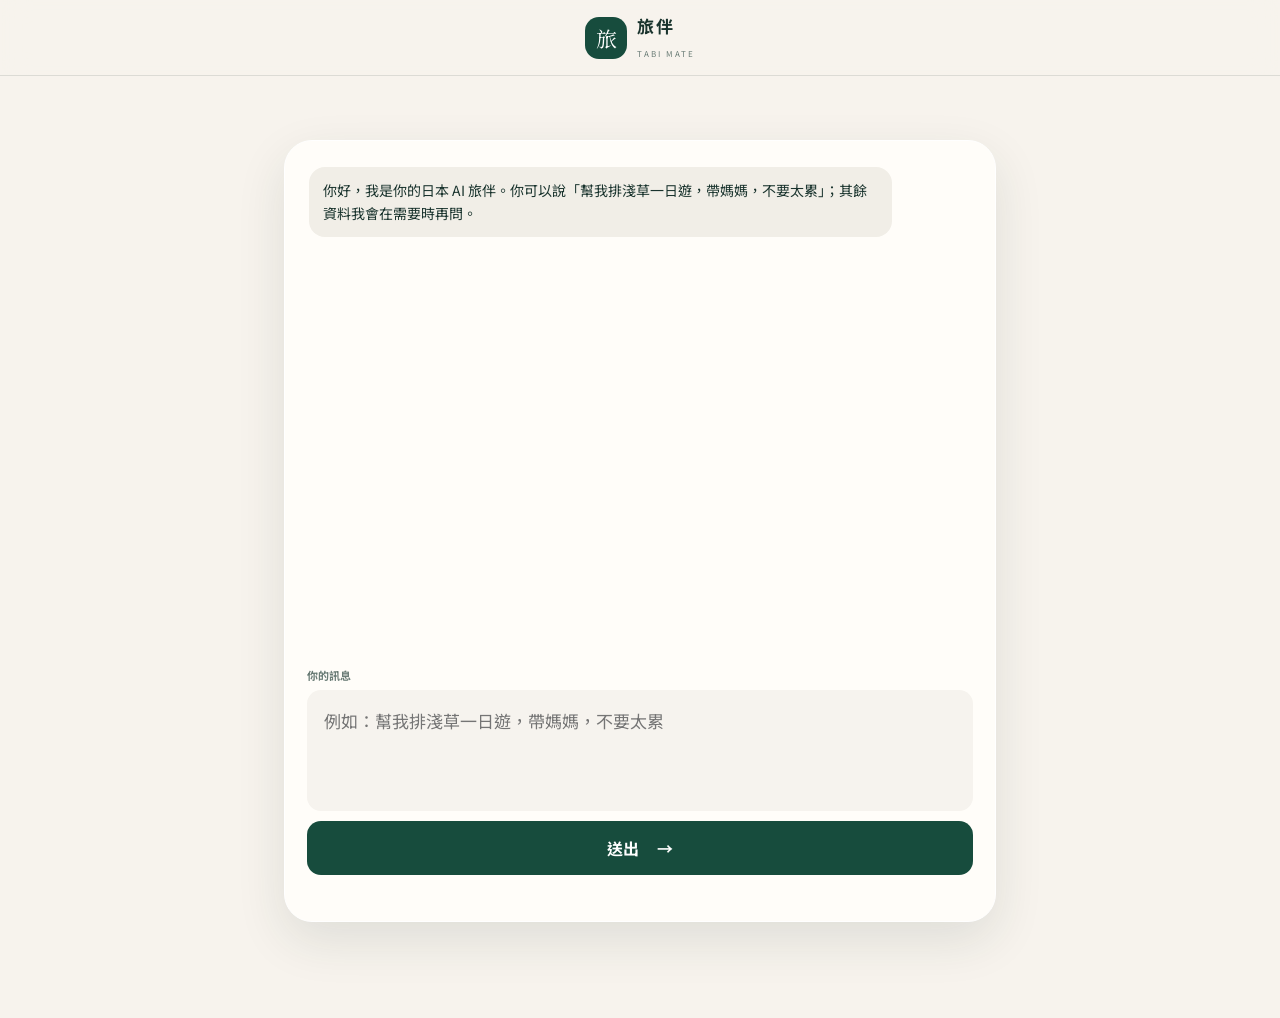
==== index.html @ 1393adac "release: preserve AI planner conflict evidence" ====
<!doctype html>
<html lang="zh-Hant">
<head>
  <meta charset="UTF-8">
  <meta name="viewport" content="width=device-width, initial-scale=1.0">
  <meta name="theme-color" content="#f7f3ed">
  <meta name="apple-mobile-web-app-capable" content="yes">
  <meta name="apple-mobile-web-app-status-bar-style" content="default">
  <meta name="apple-mobile-web-app-title" content="旅伴">
  <title>旅伴｜東京 AI 私人地陪</title>
  <link rel="manifest" href="manifest.webmanifest">
  <link rel="preconnect" href="https://fonts.googleapis.com">
  <link rel="preconnect" href="https://fonts.gstatic.com" crossorigin>
  <link href="https://fonts.googleapis.com/css2?family=Noto+Sans+TC:wght@400;500;600;700;800&family=Noto+Serif+TC:wght@700&display=swap" rel="stylesheet">
  <link rel="stylesheet" href="vendor/leaflet/leaflet.css">
  <link rel="stylesheet" href="styles.css?v=18">
</head>
<body>
  <div class="app-shell">
    <header class="topbar">
      <a class="brand" href="#" aria-label="旅伴首頁">
        <span class="brand-mark">旅</span>
        <span><strong>旅伴</strong><small>TABI MATE</small></span>
      </a>
      <nav>
        <button class="nav-link active" data-view="planner">規劃旅程</button>
        <button class="nav-link" data-view="explore">探索東京</button>
        <button class="nav-link" data-view="map">寺社地圖</button>
        <button class="nav-link" data-view="pilgrimage">巡禮專題</button>
        <button class="nav-link" data-view="trip">旅程・收藏</button>
      </nav>
      <button class="profile-button" aria-label="會員設定">R</button>
    </header>

    <main>
      <section id="plannerView" class="view active">
        <div class="chat-first-home">
          <div class="chat-first-intro" aria-hidden="true">
            <span class="eyebrow">AI TRAVEL COMPANION</span>
            <h1>想怎麼玩日本？<br><em>直接告訴我。</em></h1>
            <p>一句話就可以開始。資訊不夠時，我只會追問真正影響行程的問題。</p>
          </div>

          <form id="plannerForm" class="planner-card chat-planner-card">
            <div id="plannerConversation" class="planner-conversation" aria-live="polite">
              <p class="planner-message ai-message">你好，我是你的日本 AI 旅伴。你可以說「幫我排淺草一日遊，帶媽媽，不要太累」；其餘資料我會在需要時再問。</p>
            </div>
            <label class="chat-prompt-label" for="tripPrompt">你的訊息</label>
            <textarea id="tripPrompt" rows="3" placeholder="例如：幫我排淺草一日遊，帶媽媽，不要太累"></textarea>
            <button class="primary-button" type="submit"><span>送出</span><b>→</b></button>
            <div class="planner-internal-defaults" aria-hidden="true">
            <button id="newRequirementSession" type="button" tabindex="-1">開始新需求</button>
            <div id="plannerDetails">
              <div class="quick-fields date-fields">
              <label>出發日期<input id="tripStartDate" type="date"></label>
              <label>回程日期<input id="tripEndDate" type="date"></label>
              <label>每天開始<input id="dayStartTime" type="time" value="09:00"></label>
              <label>每天結束<input id="dayEndTime" type="time" value="22:00"></label>
              <label>每日預算<select id="budget"><option value="6000">約 ¥6,000</option><option value="10000" selected>約 ¥10,000</option><option value="16000">約 ¥16,000</option><option value="25000">約 ¥25,000+</option></select></label>
              </div>
              <div id="holidayNotice" class="holiday-notice">選擇日期後，會檢查日本國定假日、黃金週及連假人潮。</div>
              <div class="field-group">
              <span class="field-title">旅行步調</span>
              <div class="segmented" id="paceSelector">
                <button type="button" data-value="leisurely">悠閒</button>
                <button type="button" class="selected" data-value="balanced">均衡</button>
                <button type="button" data-value="intensive">充實</button>
              </div>
              </div>
              <div class="field-group">
              <span class="field-title">同行成員</span>
              <div class="chip-row" id="partySelector">
                <button type="button" class="chip selected" data-value="adult">一般成人</button>
                <button type="button" class="chip" data-value="elderly">有長者</button>
                <button type="button" class="chip" data-value="child">有小孩</button>
                <button type="button" class="chip" data-value="stroller">嬰兒車</button>
              </div>
              </div>
            </div>
            <section id="companionResponse" class="companion-response hidden" aria-hidden="true">
              <small id="companionResponseLabel">AI 旅行夥伴</small>
              <small id="companionResponseLatency" class="response-latency"></small>
              <p id="companionResponseText"></p>
              <div id="companionResponseQuestions" class="companion-response-questions"></div>
            </section>
            </div>
            <div id="plannerValidationError" class="planner-validation-error hidden" role="alert"></div>
          </form>
        </div>
      </section>

      <section id="mapView" class="view">
        <div class="map-heading">
          <div><span class="eyebrow">SHRINE & TEMPLE MAP</span><h1>東京寺社地圖</h1><p>目前收錄 <strong id="mapPlaceTotal">0</strong> 間神社與寺院。點選地圖標記即可查看繁中、日文、英文名稱與現有資料。</p></div>
          <div class="map-status"><span class="status-dot"></span> 使用 OpenStreetMap，不呼叫付費地圖 API</div>
        </div>
        <div class="map-toolbar">
          <div class="search-box">⌕ <input id="mapSearch" type="search" placeholder="搜尋寺社名稱或地區…"></div>
          <button id="locateMeButton" class="outline-button">◎ 顯示我的位置</button>
          <button id="fitMapButton" class="outline-button">顯示全部寺社</button>
        </div>
        <div id="mapVisitFilters" class="map-visit-filters" aria-label="參拜狀態篩選">
          <button class="active" data-map-filter="all">全部</button>
          <button data-map-filter="visited">✓ 已參拜</button>
          <button data-map-filter="unvisited">尚未參拜</button>
          <button data-map-filter="trip">本次行程</button>
        </div>
        <div class="map-layout">
          <div id="shrineMap" class="shrine-map" aria-label="東京神社寺院互動地圖"></div>
          <aside class="map-list-panel">
            <div class="map-list-heading"><b id="mapResultCount">0 間寺社</b><span>點選名稱定位</span></div>
            <div id="mapPlaceList" class="map-place-list"></div>
          </aside>
        </div>
        <p class="map-disclaimer">寺社境內開放時間不等於御朱印授與時間。現階段地圖供探索使用；授與所、最後受理、直書／書置與限定期間仍須以寺社官方公告為準。</p>
      </section>

      <section id="exploreView" class="view">
        <div class="page-heading"><span class="eyebrow">TOKYO & POPULAR DAY TRIPS</span><h1>探索廣義東京</h1><p>東京市區加上鎌倉、箱根、富士河口湖、日光、川越、輕井澤等熱門近郊；先求精準，不再用冷門資料湊數。</p></div>
        <div class="explore-tools">
          <div class="search-box">⌕ <input id="placeSearch" type="search" placeholder="搜尋中文、日文、英文名稱、美食、購物、神社或近郊…"></div>
          <span id="placeCount"></span>
        </div>
        <div class="quality-switch" id="qualitySelector" aria-label="資料品質篩選">
          <button class="active" data-quality="curated">完成度 100%</button>
          <button data-quality="usable">可用資料（至少 80%）</button>
          <button data-quality="quarantine">低於 80%（隔離區）</button>
        </div>
        <div class="filter-bar" id="categoryFilters"></div>
        <div id="placesGrid" class="places-grid"></div>
        <button id="loadMoreButton" class="outline-button load-more">顯示更多景點</button>
        <p class="osm-credit">目前總目錄 1,000 筆，其中 959 筆達 80% 可用門檻、41 筆低於門檻並隔離，不會參與推薦。100% 代表已逐筆核過永久核心欄位；票價、營業與預約仍須出發前確認。</p>
      </section>

      <section id="pilgrimageView" class="view">
        <div class="pilgrimage-hero">
          <span class="eyebrow">GOSHUIN PILGRIMAGE GUIDE</span>
          <h1>不只告訴你在哪裡，<br><em>也說清楚為什麼值得巡。</em></h1>
          <p>先建立可追溯來源的東京與近郊巡禮專題。每條路線明確標示站數、歷史、季節與例外，不把「七福神」誤當成一定只有七站。</p>
        </div>
        <section class="guide-section">
          <div class="section-heading"><div><span class="eyebrow">CURATED ROUTES</span><h2>巡禮系列</h2></div><small>已完成 8 條 · 63 個巡拜站</small></div>
          <div id="pilgrimageSeriesGrid" class="pilgrimage-grid"></div>
        </section>
        <section class="guide-section featured-shrines-section">
          <div class="section-heading"><div><span class="eyebrow">UNIQUE STORIES</span><h2>東京特色寺社</h2></div><small>每一間都交代特色與查證提醒</small></div>
          <div id="featuredShrineGrid" class="featured-shrine-grid"></div>
        </section>
        <section class="guide-section research-catalog-section">
          <div class="section-heading"><div><span class="eyebrow">RESEARCH PIPELINE</span><h2>主動盤點中的其他巡禮</h2></div><small>不是待你點名才加入</small></div>
          <p class="catalog-note">以下已找到官方或區域觀光入口，將依「完整站點 → 每站最低資料欄位 → 授與時間核對」順序升級為正式專題。</p>
          <div id="pilgrimageResearchGrid" class="research-grid"></div>
        </section>
      </section>

      <section id="tripView" class="view">
        <section class="collection-space">
          <div class="collection-heading"><div><span class="eyebrow">MY PILGRIMAGE BOOK</span><h2>我的參拜收藏冊</h2><p>照片與紀錄目前只保存在這台裝置；可按旅程、行政區或參拜順序整理。</p></div><div class="collection-sort"><button class="active" data-collection-sort="trip">按旅程</button><button data-collection-sort="area">按行政區</button><button data-collection-sort="date">按參拜順序</button></div></div>
          <div id="collectionBook" class="collection-book"><p class="collection-empty">尚無參拜紀錄。到寺社詳情上傳御朱印或勾選已參拜，就會加入這裡。</p></div>
        </section>
        <div id="emptyTrip" class="empty-state">
          <span class="empty-icon">旅</span><h2>還沒有行程</h2><p>先告訴我們想怎麼玩東京，AI 地陪會幫你安排。</p>
          <div id="candidateList" class="candidate-list"></div>
          <button class="primary-button compact" data-view="planner">開始規劃</button>
        </div>
        <div id="tripResult" class="trip-result hidden">
          <div class="trip-header">
            <div><span class="eyebrow">YOUR TOKYO JOURNEY</span><h1>東京 <span id="resultDays">5</span> 日慢旅</h1><p id="resultSummary"></p></div>
            <div class="trip-actions"><button class="outline-button" id="regenerateButton">不符合，重新調整</button><button id="saveTripButton" class="primary-button compact">＋ 加到我的行程</button></div>
          </div>
          <section id="companionDashboard" class="companion-dashboard">
            <div><small>AI TRAVEL COMPANION</small><h2 id="companionGreeting">早安，今天一起好好旅行。</h2><p id="todayAdvice">我會陪你查看進度、體力與下一站。</p></div>
            <div class="companion-stats"><button id="completionCard"><b id="todayCompletion">0%</b><span>今日完成率</span></button><label><b><input id="todaySteps" type="number" min="0" step="100" value="0"> 步</b><span>今日步數（網頁手動）</span></label><button id="weatherCard"><b id="todayWeather">東京天氣</b><span>點擊更新</span></button></div>
            <p class="native-bridge-note">步數目前由網頁手動輸入；轉為 iOS／Android App 後將接 HealthKit／Health Connect，不會假裝已讀取健康資料。開發期天氣資料：<a href="https://open-meteo.com/" target="_blank" rel="noopener">Open-Meteo</a>。</p>
            <div class="companion-actions"><button id="showDayRoute">查看今日動線</button><button id="startTodayTrip">開始今天旅程</button><button id="replanToday">依今日狀況重排</button><button id="makeDiary">生成今日旅行日記</button><button id="shareToday">分享今日成果</button></div>
            <article id="travelDiary" class="travel-diary hidden"></article>
          </section>
          <div class="trip-layout">
            <aside class="trip-sidebar">
              <div class="summary-card"><span>整趟基本旅費</span><strong id="totalCost">¥0</strong><small>餐食＋交通＋門票；不含住宿、機票、購物</small></div>
              <div class="summary-stats"><div><strong id="totalStops">0</strong><span>景點</span></div><div><strong id="totalWalk">0 km</strong><span>步行</span></div></div>
              <div id="dayTabs" class="day-tabs"></div>
            </aside>
            <div class="day-content">
              <div class="day-overview"><div><span id="dayArea">東京</span><h2 id="dayTitle">第一天</h2></div><div class="weather-pill">☀ 24°C · 適合步行</div></div>
              <div class="day-editor-toolbar">
                <label>本日出發<input id="activeDayStart" type="time"></label>
                <label>本日結束<input id="activeDayEnd" type="time"></label>
                <label class="trip-add-field">加入景點<select id="tripAddPlace"></select></label>
                <button id="tripAddPlaceButton" class="outline-button">＋ 加入本日</button>
              </div>
              <p class="edit-hint">可拖曳卡片調整順序；iPhone 也可使用 ↑ ↓。抵達時間與筆記會儲存在這台裝置。</p>
              <div id="timeline" class="timeline"></div>
            </div>
          </div>
        </div>
      </section>
    </main>
  </div>

  <div id="loadingOverlay" class="loading-overlay hidden" aria-live="polite">
    <div class="loader-mark">旅</div><h2>正在安排最順的東京動線</h2><p id="loadingText">理解你的旅行偏好…</p><div class="loading-line"><span></span></div>
  </div>
  <div id="dayRouteModal" class="place-modal hidden" role="dialog" aria-modal="true" aria-labelledby="dayRouteTitle"><div class="modal-backdrop" data-close-route></div><article class="place-detail-panel route-panel"><button id="closeDayRoute" class="modal-close">×</button><span class="detail-tier">TODAY ROUTE</span><h2 id="dayRouteTitle">今日動線</h2><p class="route-estimate-note">目前折線與交通時間為行程預覽估算；按「開始今天旅程」會交給 Apple Maps／Google Maps 取得即時路線。</p><div id="dayRouteMap" class="day-route-map"></div><div id="dayRouteLegs" class="day-route-legs"></div></article></div>
  <aside id="aiChat" class="ai-chat hidden" aria-label="AI 旅行夥伴聊天室"><button id="toggleChat" class="ai-chat-toggle">旅</button><div class="ai-chat-panel"><header><div><b>AI 旅行夥伴</b><small>直接告訴我怎麼修改</small></div><button id="closeChat">×</button></header><div id="chatMessages" class="chat-messages"><p class="ai-message">行程完成後我還會留在這裡。你可以說「今天不要太累」、「增加購物」或「刪除某景點」。</p></div><form id="chatForm"><input id="chatInput" placeholder="例如：今天想吃燒肉"><button>送出</button></form></div></aside>
  <div id="placeModal" class="place-modal hidden" role="dialog" aria-modal="true" aria-labelledby="modalPlaceName">
    <div class="modal-backdrop" data-close-modal></div>
    <article class="place-detail-panel">
      <button id="closePlaceModal" class="modal-close" aria-label="關閉景點介紹">×</button>
      <span id="modalPlaceTier" class="detail-tier"></span>
      <h2 id="modalPlaceName"></h2>
      <p id="modalPlaceAliases" class="detail-alias"></p>
      <p id="modalPlaceIntro" class="detail-intro"></p>
      <dl id="modalPlaceFacts" class="detail-facts"></dl>
      <div id="modalPlaceWarnings" class="detail-warnings"></div>
      <div id="visitRecorder" class="visit-recorder hidden">
        <img id="goshuinPreview" class="goshuin-preview hidden" alt="御朱印照片預覽">
        <div class="visit-meta-fields"><label>旅程名稱<input id="visitTripName" value="202603 東京之旅" placeholder="例如：202603 東京之旅"></label><label>參拜日期<input id="visitDate" type="date"></label></div>
        <label class="camera-button">📷 拍攝／選擇御朱印照片<input id="goshuinCamera" type="file" accept="image/*" capture="environment"></label>
        <button id="visitedButton" class="visited-button">✓ 標示為已參拜</button>
        <small>照片只儲存在這台裝置的瀏覽器，不會上傳伺服器。</small>
      </div>
      <div class="detail-actions"><a id="modalSourceLink" target="_blank" rel="noopener">查看資料來源</a><button id="modalMapButton">在地圖查看</button><button id="modalSaveButton">加入行程候選</button></div>
    </article>
  </div>
  <div id="pilgrimageModal" class="place-modal hidden" role="dialog" aria-modal="true" aria-labelledby="pilgrimageModalTitle">
    <div class="modal-backdrop" data-close-pilgrimage></div>
    <article class="place-detail-panel pilgrimage-detail-panel">
      <button id="closePilgrimageModal" class="modal-close" aria-label="關閉巡禮介紹">×</button>
      <span id="pilgrimageModalMeta" class="detail-tier"></span>
      <h2 id="pilgrimageModalTitle"></h2>
      <p id="pilgrimageModalHistory" class="detail-intro"></p>
      <div id="pilgrimageModalNote" class="detail-warnings"></div>
      <div id="pilgrimageStopList" class="pilgrimage-stop-list"></div>
      <div class="detail-actions"><a id="pilgrimageSourceLink" target="_blank" rel="noopener">查看官方／權威來源</a><button id="addPilgrimageButton">整條加入行程候選</button></div>
    </article>
  </div>
  <script src="data.js"></script>
  <script src="places.final.js"></script>
  <script src="transport-data.js"></script>
  <script src="goshuin-guide.js?v=7"></script>
  <script src="collection-registry.v3.js"></script>
  <script src="vendor/leaflet/leaflet.js"></script>
  <script src="config.js?v=2"></script>
  <script src="travel-quality.js?v=7"></script>
  <script src="planning-policy.js?v=3"></script>
  <script src="input-routing.js?v=4"></script>
  <script src="requirement-pipeline.js?v=2"></script>
  <script src="planner-engine.js?v=5"></script>
  <script src="itinerary-core.js?v=4"></script>
  <script src="trip-requirements-state.js?v=3"></script>
  <script src="travel-graph.js?v=1"></script>
  <script src="entity-resolver.js?v=1"></script>
  <script src="asakusa-p0.js?v=4"></script>
  <script src="popular-entity-registry.js?v=2"></script>
  <script src="app.v50.js?v=56"></script>
  <script src="companion.v30.js?v=36"></script>
  <script>if('serviceWorker' in navigator)window.addEventListener('load',()=>navigator.serviceWorker.register('./sw.js?v=71').catch(()=>{}));</script>
</body>
</html>
---- vendor/leaflet/leaflet.css ----
/* required styles */

.leaflet-pane,
.leaflet-tile,
.leaflet-marker-icon,
.leaflet-marker-shadow,
.leaflet-tile-container,
.leaflet-pane > svg,
.leaflet-pane > canvas,
.leaflet-zoom-box,
.leaflet-image-layer,
.leaflet-layer {
	position: absolute;
	left: 0;
	top: 0;
	}
.leaflet-container {
	overflow: hidden;
	}
.leaflet-tile,
.leaflet-marker-icon,
.leaflet-marker-shadow {
	-webkit-user-select: none;
	   -moz-user-select: none;
	        user-select: none;
	  -webkit-user-drag: none;
	}
/* Prevents IE11 from highlighting tiles in blue */
.leaflet-tile::selection {
	background: transparent;
}
/* Safari renders non-retina tile on retina better with this, but Chrome is worse */
.leaflet-safari .leaflet-tile {
	image-rendering: -webkit-optimize-contrast;
	}
/* hack that prevents hw layers "stretching" when loading new tiles */
.leaflet-safari .leaflet-tile-container {
	width: 1600px;
	height: 1600px;
	-webkit-transform-origin: 0 0;
	}
.leaflet-marker-icon,
.leaflet-marker-shadow {
	display: block;
	}
/* .leaflet-container svg: reset svg max-width decleration shipped in Joomla! (joomla.org) 3.x */
/* .leaflet-container img: map is broken in FF if you have max-width: 100% on tiles */
.leaflet-container .leaflet-overlay-pane svg {
	max-width: none !important;
	max-height: none !important;
	}
.leaflet-container .leaflet-marker-pane img,
.leaflet-container .leaflet-shadow-pane img,
.leaflet-container .leaflet-tile-pane img,
.leaflet-container img.leaflet-image-layer,
.leaflet-container .leaflet-tile {
	max-width: none !important;
	max-height: none !important;
	width: auto;
	padding: 0;
	}

.leaflet-container img.leaflet-tile {
	/* See: https://bugs.chromium.org/p/chromium/issues/detail?id=600120 */
	mix-blend-mode: plus-lighter;
}

.leaflet-container.leaflet-touch-zoom {
	-ms-touch-action: pan-x pan-y;
	touch-action: pan-x pan-y;
	}
.leaflet-container.leaflet-touch-drag {
	-ms-touch-action: pinch-zoom;
	/* Fallback for FF which doesn't support pinch-zoom */
	touch-action: none;
	touch-action: pinch-zoom;
}
.leaflet-container.leaflet-touch-drag.leaflet-touch-zoom {
	-ms-touch-action: none;
	touch-action: none;
}
.leaflet-container {
	-webkit-tap-highlight-color: transparent;
}
.leaflet-container a {
	-webkit-tap-highlight-color: rgba(51, 181, 229, 0.4);
}
.leaflet-tile {
	filter: inherit;
	visibility: hidden;
	}
.leaflet-tile-loaded {
	visibility: inherit;
	}
.leaflet-zoom-box {
	width: 0;
	height: 0;
	-moz-box-sizing: border-box;
	     box-sizing: border-box;
	z-index: 800;
	}
/* workaround for https://bugzilla.mozilla.org/show_bug.cgi?id=888319 */
.leaflet-overlay-pane svg {
	-moz-user-select: none;
	}

.leaflet-pane         { z-index: 400; }

.leaflet-tile-pane    { z-index: 200; }
.leaflet-overlay-pane { z-index: 400; }
.leaflet-shadow-pane  { z-index: 500; }
.leaflet-marker-pane  { z-index: 600; }
.leaflet-tooltip-pane   { z-index: 650; }
.leaflet-popup-pane   { z-index: 700; }

.leaflet-map-pane canvas { z-index: 100; }
.leaflet-map-pane svg    { z-index: 200; }

.leaflet-vml-shape {
	width: 1px;
	height: 1px;
	}
.lvml {
	behavior: url(#default#VML);
	display: inline-block;
	position: absolute;
	}


/* control positioning */

.leaflet-control {
	position: relative;
	z-index: 800;
	pointer-events: visiblePainted; /* IE 9-10 doesn't have auto */
	pointer-events: auto;
	}
.leaflet-top,
.leaflet-bottom {
	position: absolute;
	z-index: 1000;
	pointer-events: none;
	}
.leaflet-top {
	top: 0;
	}
.leaflet-right {
	right: 0;
	}
.leaflet-bottom {
	bottom: 0;
	}
.leaflet-left {
	left: 0;
	}
.leaflet-control {
	float: left;
	clear: both;
	}
.leaflet-right .leaflet-control {
	float: right;
	}
.leaflet-top .leaflet-control {
	margin-top: 10px;
	}
.leaflet-bottom .leaflet-control {
	margin-bottom: 10px;
	}
.leaflet-left .leaflet-control {
	margin-left: 10px;
	}
.leaflet-right .leaflet-control {
	margin-right: 10px;
	}


/* zoom and fade animations */

.leaflet-fade-anim .leaflet-popup {
	opacity: 0;
	-webkit-transition: opacity 0.2s linear;
	   -moz-transition: opacity 0.2s linear;
	        transition: opacity 0.2s linear;
	}
.leaflet-fade-anim .leaflet-map-pane .leaflet-popup {
	opacity: 1;
	}
.leaflet-zoom-animated {
	-webkit-transform-origin: 0 0;
	    -ms-transform-origin: 0 0;
	        transform-origin: 0 0;
	}
svg.leaflet-zoom-animated {
	will-change: transform;
}

.leaflet-zoom-anim .leaflet-zoom-animated {
	-webkit-transition: -webkit-transform 0.25s cubic-bezier(0,0,0.25,1);
	   -moz-transition:    -moz-transform 0.25s cubic-bezier(0,0,0.25,1);
	        transition:         transform 0.25s cubic-bezier(0,0,0.25,1);
	}
.leaflet-zoom-anim .leaflet-tile,
.leaflet-pan-anim .leaflet-tile {
	-webkit-transition: none;
	   -moz-transition: none;
	        transition: none;
	}

.leaflet-zoom-anim .leaflet-zoom-hide {
	visibility: hidden;
	}


/* cursors */

.leaflet-interactive {
	cursor: pointer;
	}
.leaflet-grab {
	cursor: -webkit-grab;
	cursor:    -moz-grab;
	cursor:         grab;
	}
.leaflet-crosshair,
.leaflet-crosshair .leaflet-interactive {
	cursor: crosshair;
	}
.leaflet-popup-pane,
.leaflet-control {
	cursor: auto;
	}
.leaflet-dragging .leaflet-grab,
.leaflet-dragging .leaflet-grab .leaflet-interactive,
.leaflet-dragging .leaflet-marker-draggable {
	cursor: move;
	cursor: -webkit-grabbing;
	cursor:    -moz-grabbing;
	cursor:         grabbing;
	}

/* marker & overlays interactivity */
.leaflet-marker-icon,
.leaflet-marker-shadow,
.leaflet-image-layer,
.leaflet-pane > svg path,
.leaflet-tile-container {
	pointer-events: none;
	}

.leaflet-marker-icon.leaflet-interactive,
.leaflet-image-layer.leaflet-interactive,
.leaflet-pane > svg path.leaflet-interactive,
svg.leaflet-image-layer.leaflet-interactive path {
	pointer-events: visiblePainted; /* IE 9-10 doesn't have auto */
	pointer-events: auto;
	}

/* visual tweaks */

.leaflet-container {
	background: #ddd;
	outline-offset: 1px;
	}
.leaflet-container a {
	color: #0078A8;
	}
.leaflet-zoom-box {
	border: 2px dotted #38f;
	background: rgba(255,255,255,0.5);
	}


/* general typography */
.leaflet-container {
	font-family: "Helvetica Neue", Arial, Helvetica, sans-serif;
	font-size: 12px;
	font-size: 0.75rem;
	line-height: 1.5;
	}


/* general toolbar styles */

.leaflet-bar {
	box-shadow: 0 1px 5px rgba(0,0,0,0.65);
	border-radius: 4px;
	}
.leaflet-bar a {
	background-color: #fff;
	border-bottom: 1px solid #ccc;
	width: 26px;
	height: 26px;
	line-height: 26px;
	display: block;
	text-align: center;
	text-decoration: none;
	color: black;
	}
.leaflet-bar a,
.leaflet-control-layers-toggle {
	background-position: 50% 50%;
	background-repeat: no-repeat;
	display: block;
	}
.leaflet-bar a:hover,
.leaflet-bar a:focus {
	background-color: #f4f4f4;
	}
.leaflet-bar a:first-child {
	border-top-left-radius: 4px;
	border-top-right-radius: 4px;
	}
.leaflet-bar a:last-child {
	border-bottom-left-radius: 4px;
	border-bottom-right-radius: 4px;
	border-bottom: none;
	}
.leaflet-bar a.leaflet-disabled {
	cursor: default;
	background-color: #f4f4f4;
	color: #bbb;
	}

.leaflet-touch .leaflet-bar a {
	width: 30px;
	height: 30px;
	line-height: 30px;
	}
.leaflet-touch .leaflet-bar a:first-child {
	border-top-left-radius: 2px;
	border-top-right-radius: 2px;
	}
.leaflet-touch .leaflet-bar a:last-child {
	border-bottom-left-radius: 2px;
	border-bottom-right-radius: 2px;
	}

/* zoom control */

.leaflet-control-zoom-in,
.leaflet-control-zoom-out {
	font: bold 18px 'Lucida Console', Monaco, monospace;
	text-indent: 1px;
	}

.leaflet-touch .leaflet-control-zoom-in, .leaflet-touch .leaflet-control-zoom-out  {
	font-size: 22px;
	}


/* layers control */

.leaflet-control-layers {
	box-shadow: 0 1px 5px rgba(0,0,0,0.4);
	background: #fff;
	border-radius: 5px;
	}
.leaflet-control-layers-toggle {
	background-image: url(images/layers.png);
	width: 36px;
	height: 36px;
	}
.leaflet-retina .leaflet-control-layers-toggle {
	background-image: url(images/layers-2x.png);
	background-size: 26px 26px;
	}
.leaflet-touch .leaflet-control-layers-toggle {
	width: 44px;
	height: 44px;
	}
.leaflet-control-layers .leaflet-control-layers-list,
.leaflet-control-layers-expanded .leaflet-control-layers-toggle {
	display: none;
	}
.leaflet-control-layers-expanded .leaflet-control-layers-list {
	display: block;
	position: relative;
	}
.leaflet-control-layers-expanded {
	padding: 6px 10px 6px 6px;
	color: #333;
	background: #fff;
	}
.leaflet-control-layers-scrollbar {
	overflow-y: scroll;
	overflow-x: hidden;
	padding-right: 5px;
	}
.leaflet-control-layers-selector {
	margin-top: 2px;
	position: relative;
	top: 1px;
	}
.leaflet-control-layers label {
	display: block;
	font-size: 13px;
	font-size: 1.08333em;
	}
.leaflet-control-layers-separator {
	height: 0;
	border-top: 1px solid #ddd;
	margin: 5px -10px 5px -6px;
	}

/* Default icon URLs */
.leaflet-default-icon-path { /* used only in path-guessing heuristic, see L.Icon.Default */
	background-image: url(images/marker-icon.png);
	}


/* attribution and scale controls */

.leaflet-container .leaflet-control-attribution {
	background: #fff;
	background: rgba(255, 255, 255, 0.8);
	margin: 0;
	}
.leaflet-control-attribution,
.leaflet-control-scale-line {
	padding: 0 5px;
	color: #333;
	line-height: 1.4;
	}
.leaflet-control-attribution a {
	text-decoration: none;
	}
.leaflet-control-attribution a:hover,
.leaflet-control-attribution a:focus {
	text-decoration: underline;
	}
.leaflet-attribution-flag {
	display: inline !important;
	vertical-align: baseline !important;
	width: 1em;
	height: 0.6669em;
	}
.leaflet-left .leaflet-control-scale {
	margin-left: 5px;
	}
.leaflet-bottom .leaflet-control-scale {
	margin-bottom: 5px;
	}
.leaflet-control-scale-line {
	border: 2px solid #777;
	border-top: none;
	line-height: 1.1;
	padding: 2px 5px 1px;
	white-space: nowrap;
	-moz-box-sizing: border-box;
	     box-sizing: border-box;
	background: rgba(255, 255, 255, 0.8);
	text-shadow: 1px 1px #fff;
	}
.leaflet-control-scale-line:not(:first-child) {
	border-top: 2px solid #777;
	border-bottom: none;
	margin-top: -2px;
	}
.leaflet-control-scale-line:not(:first-child):not(:last-child) {
	border-bottom: 2px solid #777;
	}

.leaflet-touch .leaflet-control-attribution,
.leaflet-touch .leaflet-control-layers,
.leaflet-touch .leaflet-bar {
	box-shadow: none;
	}
.leaflet-touch .leaflet-control-layers,
.leaflet-touch .leaflet-bar {
	border: 2px solid rgba(0,0,0,0.2);
	background-clip: padding-box;
	}


/* popup */

.leaflet-popup {
	position: absolute;
	text-align: center;
	margin-bottom: 20px;
	}
.leaflet-popup-content-wrapper {
	padding: 1px;
	text-align: left;
	border-radius: 12px;
	}
.leaflet-popup-content {
	margin: 13px 24px 13px 20px;
	line-height: 1.3;
	font-size: 13px;
	font-size: 1.08333em;
	min-height: 1px;
	}
.leaflet-popup-content p {
	margin: 17px 0;
	margin: 1.3em 0;
	}
.leaflet-popup-tip-container {
	width: 40px;
	height: 20px;
	position: absolute;
	left: 50%;
	margin-top: -1px;
	margin-left: -20px;
	overflow: hidden;
	pointer-events: none;
	}
.leaflet-popup-tip {
	width: 17px;
	height: 17px;
	padding: 1px;

	margin: -10px auto 0;
	pointer-events: auto;

	-webkit-transform: rotate(45deg);
	   -moz-transform: rotate(45deg);
	    -ms-transform: rotate(45deg);
	        transform: rotate(45deg);
	}
.leaflet-popup-content-wrapper,
.leaflet-popup-tip {
	background: white;
	color: #333;
	box-shadow: 0 3px 14px rgba(0,0,0,0.4);
	}
.leaflet-container a.leaflet-popup-close-button {
	position: absolute;
	top: 0;
	right: 0;
	border: none;
	text-align: center;
	width: 24px;
	height: 24px;
	font: 16px/24px Tahoma, Verdana, sans-serif;
	color: #757575;
	text-decoration: none;
	background: transparent;
	}
.leaflet-container a.leaflet-popup-close-button:hover,
.leaflet-container a.leaflet-popup-close-button:focus {
	color: #585858;
	}
.leaflet-popup-scrolled {
	overflow: auto;
	}

.leaflet-oldie .leaflet-popup-content-wrapper {
	-ms-zoom: 1;
	}
.leaflet-oldie .leaflet-popup-tip {
	width: 24px;
	margin: 0 auto;

	-ms-filter: "progid:DXImageTransform.Microsoft.Matrix(M11=0.70710678, M12=0.70710678, M21=-0.70710678, M22=0.70710678)";
	filter: progid:DXImageTransform.Microsoft.Matrix(M11=0.70710678, M12=0.70710678, M21=-0.70710678, M22=0.70710678);
	}

.leaflet-oldie .leaflet-control-zoom,
.leaflet-oldie .leaflet-control-layers,
.leaflet-oldie .leaflet-popup-content-wrapper,
.leaflet-oldie .leaflet-popup-tip {
	border: 1px solid #999;
	}


/* div icon */

.leaflet-div-icon {
	background: #fff;
	border: 1px solid #666;
	}


/* Tooltip */
/* Base styles for the element that has a tooltip */
.leaflet-tooltip {
	position: absolute;
	padding: 6px;
	background-color: #fff;
	border: 1px solid #fff;
	border-radius: 3px;
	color: #222;
	white-space: nowrap;
	-webkit-user-select: none;
	-moz-user-select: none;
	-ms-user-select: none;
	user-select: none;
	pointer-events: none;
	box-shadow: 0 1px 3px rgba(0,0,0,0.4);
	}
.leaflet-tooltip.leaflet-interactive {
	cursor: pointer;
	pointer-events: auto;
	}
.leaflet-tooltip-top:before,
.leaflet-tooltip-bottom:before,
.leaflet-tooltip-left:before,
.leaflet-tooltip-right:before {
	position: absolute;
	pointer-events: none;
	border: 6px solid transparent;
	background: transparent;
	content: "";
	}

/* Directions */

.leaflet-tooltip-bottom {
	margin-top: 6px;
}
.leaflet-tooltip-top {
	margin-top: -6px;
}
.leaflet-tooltip-bottom:before,
.leaflet-tooltip-top:before {
	left: 50%;
	margin-left: -6px;
	}
.leaflet-tooltip-top:before {
	bottom: 0;
	margin-bottom: -12px;
	border-top-color: #fff;
	}
.leaflet-tooltip-bottom:before {
	top: 0;
	margin-top: -12px;
	margin-left: -6px;
	border-bottom-color: #fff;
	}
.leaflet-tooltip-left {
	margin-left: -6px;
}
.leaflet-tooltip-right {
	margin-left: 6px;
}
.leaflet-tooltip-left:before,
.leaflet-tooltip-right:before {
	top: 50%;
	margin-top: -6px;
	}
.leaflet-tooltip-left:before {
	right: 0;
	margin-right: -12px;
	border-left-color: #fff;
	}
.leaflet-tooltip-right:before {
	left: 0;
	margin-left: -12px;
	border-right-color: #fff;
	}

/* Printing */

@media print {
	/* Prevent printers from removing background-images of controls. */
	.leaflet-control {
		-webkit-print-color-adjust: exact;
		print-color-adjust: exact;
		}
	}
---- styles.css ----
:root{--ink:#19332d;--muted:#697b75;--cream:#f7f3ed;--paper:#fffdf9;--green:#174c3d;--lime:#d8ef9c;--orange:#e76e46;--line:#dfe4df;--shadow:0 18px 50px rgba(31,55,48,.11)}*{box-sizing:border-box}body{margin:0;background:var(--cream);color:var(--ink);font-family:'Noto Sans TC',sans-serif}.app-shell{min-height:100vh}.topbar{height:76px;display:flex;align-items:center;justify-content:space-between;padding:0 max(5vw,28px);border-bottom:1px solid rgba(25,51,45,.12);background:rgba(247,243,237,.9);backdrop-filter:blur(14px);position:sticky;top:0;z-index:20}.brand{display:flex;align-items:center;gap:10px;color:inherit;text-decoration:none}.brand-mark,.loader-mark,.empty-icon{width:42px;height:42px;border-radius:14px;background:var(--green);color:white;display:grid;place-items:center;font-family:'Noto Serif TC';font-size:21px}.brand strong{display:block;font-size:17px;letter-spacing:.12em}.brand small{font-size:8px;letter-spacing:.24em;color:var(--muted)}nav{display:flex;gap:28px}.nav-link,.text-button{border:0;background:none;color:var(--muted);font:inherit;cursor:pointer}.nav-link{height:76px;position:relative}.nav-link.active{color:var(--ink);font-weight:700}.nav-link.active:after{content:'';position:absolute;bottom:0;height:3px;border-radius:3px;background:var(--orange);left:25%;right:25%}.profile-button{border:0;border-radius:50%;width:38px;height:38px;background:#e7dfd3;color:var(--ink);font-weight:800}.view{display:none}.view.active{display:block}.hero-grid{max-width:1180px;margin:0 auto;padding:76px 28px 52px;display:grid;grid-template-columns:1fr 500px;gap:80px;align-items:center}.eyebrow{color:var(--orange);letter-spacing:.18em;font-size:11px;font-weight:800}.hero-copy h1,.page-heading h1,.trip-header h1{font-family:'Noto Serif TC';font-size:56px;line-height:1.3;margin:18px 0}.hero-copy h1 em{font-style:normal;color:var(--orange)}.hero-copy>p{font-size:18px;color:var(--muted);line-height:1.8;max-width:520px}.trust-row{display:flex;gap:22px;margin-top:34px;font-size:13px;font-weight:600}.planner-card{background:var(--paper);border:1px solid white;padding:28px;border-radius:28px;box-shadow:var(--shadow)}.step-label{font-size:13px;font-weight:700;margin-bottom:14px}.step-label span{color:var(--orange);margin-right:8px}textarea,select{width:100%;font:inherit;color:var(--ink);background:#f6f3ee;border:1px solid transparent;border-radius:14px;outline:0}textarea{resize:none;padding:16px;line-height:1.7}textarea:focus,select:focus{border-color:#86a899;background:white}.quick-fields{display:grid;grid-template-columns:1fr 1fr;gap:12px;margin:14px 0}.quick-fields label{font-size:11px;color:var(--muted)}select{padding:11px;margin-top:6px}.field-group{margin-top:16px}.field-title{font-size:12px;font-weight:700}.segmented{display:grid;grid-template-columns:repeat(3,1fr);background:#f0ede7;border-radius:12px;padding:4px;margin-top:8px}.segmented button,.chip{border:0;background:transparent;padding:9px;border-radius:9px;color:var(--muted);cursor:pointer;font:inherit;font-size:13px}.segmented button.selected{background:white;color:var(--ink);font-weight:700;box-shadow:0 3px 12px rgba(0,0,0,.06)}.chip-row{display:flex;gap:7px;flex-wrap:wrap;margin-top:8px}.chip{border:1px solid var(--line);background:white}.chip.selected{background:var(--green);color:white;border-color:var(--green)}.primary-button{margin-top:22px;width:100%;background:var(--green);color:white;border:0;border-radius:14px;padding:15px 18px;font:inherit;font-weight:700;display:flex;justify-content:center;gap:18px;cursor:pointer;transition:.2s}.primary-button:hover{transform:translateY(-2px);box-shadow:0 10px 24px rgba(23,76,61,.2)}.form-note{text-align:center!important;font-size:11px!important;margin:9px 0 0!important}.popular-section{max-width:1180px;margin:0 auto;padding:40px 28px 90px}.section-heading{display:flex;justify-content:space-between;align-items:end;margin-bottom:22px}.section-heading h2{font-family:'Noto Serif TC';font-size:30px;margin:9px 0}.text-button{color:var(--green);font-weight:700}.featured-grid,.places-grid{display:grid;grid-template-columns:repeat(4,1fr);gap:18px}.place-card{background:var(--paper);border-radius:20px;overflow:hidden;border:1px solid rgba(25,51,45,.08);transition:.2s}.place-card:hover{transform:translateY(-5px);box-shadow:var(--shadow)}.place-art{height:150px;position:relative;display:grid;place-items:center;overflow:hidden}.place-art>span{font-size:56px;filter:drop-shadow(0 8px 12px rgba(0,0,0,.12));z-index:1}.place-art:before,.place-art:after{content:'';position:absolute;border-radius:50%;background:rgba(255,255,255,.28)}.place-art:before{width:150px;height:150px;right:-40px;top:-60px}.place-art:after{width:90px;height:90px;left:-30px;bottom:-40px}.art-east{background:#e9b9a5}.art-west{background:#b7d9cf}.art-central{background:#dfd0ab}.art-north{background:#bac8e7}.art-bay{background:#afd7e6}.art-south{background:#d8b7c7}.art-farwest{background:#bed3ad}.place-art small{position:absolute;left:14px;bottom:12px;background:rgba(255,255,255,.86);padding:5px 9px;border-radius:20px;font-weight:700}.save-place{position:absolute;right:12px;top:12px;width:34px;height:34px;border-radius:50%;border:0;background:white;color:var(--green);font-size:18px;z-index:2;cursor:pointer}.save-place.saved{background:var(--green);color:white}.place-info{padding:17px}.place-meta{display:flex;justify-content:space-between;color:var(--muted);font-size:10px}.place-meta b{color:#b87918}.place-info h3{font-size:17px;margin:8px 0}.place-info p{font-size:12px;line-height:1.7;color:var(--muted);height:40px;overflow:hidden}.tag-row{display:flex;gap:5px;margin-top:12px}.tag-row span{font-size:10px;padding:4px 7px;border-radius:10px;background:#edf2ec}.page-heading{max-width:1180px;margin:0 auto;padding:60px 28px 20px}.page-heading h1{font-size:44px;margin-bottom:8px}.page-heading p{color:var(--muted)}.filter-bar{max-width:1180px;margin:15px auto 22px;padding:0 28px;display:flex;gap:8px;overflow:auto}.filter-chip{white-space:nowrap;padding:9px 14px;border:1px solid var(--line);background:var(--paper);border-radius:20px;color:var(--muted);cursor:pointer}.filter-chip.active{background:var(--green);color:white}.places-grid{max-width:1180px;margin:0 auto;padding:0 28px 80px}.empty-state{text-align:center;padding:130px 20px}.empty-icon{margin:auto;width:62px;height:62px;font-size:28px}.empty-state h2{font-family:'Noto Serif TC';font-size:30px}.empty-state p{color:var(--muted)}.compact{width:auto;display:inline-flex;padding:12px 22px}.hidden{display:none!important}.trip-result{max-width:1180px;margin:auto;padding:50px 28px 90px}.trip-header{display:flex;justify-content:space-between;align-items:end;border-bottom:1px solid var(--line);padding-bottom:28px}.trip-header h1{font-size:42px;margin:10px 0}.trip-header p{color:var(--muted)}.trip-actions{display:flex;gap:9px}.outline-button{border:1px solid var(--line);background:white;border-radius:12px;padding:11px 17px;font:inherit;color:var(--ink);cursor:pointer}.trip-layout{display:grid;grid-template-columns:280px 1fr;gap:36px;margin-top:30px}.summary-card{background:var(--green);color:white;border-radius:20px;padding:20px}.summary-card span,.summary-card small{display:block;opacity:.7;font-size:11px}.summary-card strong{display:block;font-size:28px;margin:7px 0}.summary-stats{display:grid;grid-template-columns:1fr 1fr;gap:8px;margin:10px 0}.summary-stats div{background:white;border-radius:14px;padding:13px}.summary-stats strong,.summary-stats span{display:block}.summary-stats span{font-size:10px;color:var(--muted)}.day-tabs{display:grid;gap:7px;margin-top:18px}.day-tab{text-align:left;border:0;background:transparent;border-left:3px solid var(--line);padding:12px 14px;cursor:pointer;color:var(--muted)}.day-tab>*{display:block}.day-tab b{font-size:10px;color:var(--orange)}.day-tab span{font-weight:700;color:var(--ink);margin:3px 0}.day-tab small{font-size:10px}.day-tab.active{background:white;border-color:var(--orange);border-radius:0 12px 12px 0}.day-overview{display:flex;justify-content:space-between;align-items:center}.day-overview span{font-size:12px;color:var(--orange);font-weight:700}.day-overview h2{font-family:'Noto Serif TC';font-size:30px;margin:4px 0 22px}.weather-pill{background:#fff0d6;padding:8px 12px;border-radius:18px;font-size:11px}.timeline-stop{display:grid;grid-template-columns:52px 28px 1fr;gap:9px;position:relative}.timeline-stop time{font-weight:700;font-size:13px;padding-top:20px}.stop-marker{width:28px;height:28px;border-radius:50%;background:var(--green);color:white;display:grid;place-items:center;font-size:11px;margin-top:16px;z-index:1}.timeline-stop:before{content:'';position:absolute;left:65px;top:42px;bottom:-8px;border-left:1px dashed #a9b8b3}.stop-card{background:white;border:1px solid var(--line);border-radius:18px;padding:18px;display:flex;justify-content:space-between;gap:20px}.stop-category{font-size:10px;color:var(--orange);font-weight:700}.stop-card h3{margin:5px 0;font-size:18px}.stop-card p{margin:0;color:var(--muted);font-size:12px}.stop-detail{display:flex;flex-direction:column;gap:5px;min-width:130px;font-size:10px;color:var(--muted)}.stop-detail button{margin-top:auto;border:0;background:none;color:var(--green);font-weight:700;text-align:left;cursor:pointer}.travel-leg{grid-column:3;padding:10px 16px;color:var(--muted);font-size:11px}.travel-leg span{color:var(--orange);margin-right:8px}.day-total{margin:22px 0 0 89px;padding:18px;border-radius:16px;background:#e9efe9;display:flex;gap:20px;font-size:12px}.loading-overlay{position:fixed;inset:0;background:rgba(247,243,237,.96);z-index:50;display:flex;flex-direction:column;align-items:center;justify-content:center}.loader-mark{width:68px;height:68px;font-size:29px;animation:pulse 1.3s infinite}.loading-overlay h2{font-family:'Noto Serif TC';margin:22px 0 7px}.loading-overlay p{color:var(--muted)}.loading-line{width:260px;height:3px;background:#ddd;border-radius:4px;overflow:hidden;margin-top:16px}.loading-line span{display:block;width:40%;height:100%;background:var(--orange);animation:load 1.2s infinite}@keyframes pulse{50%{transform:scale(1.08)}}@keyframes load{from{transform:translateX(-100%)}to{transform:translateX(350%)}}
@media(max-width:900px){.hero-grid{grid-template-columns:1fr;gap:35px;padding-top:45px}.hero-copy h1{font-size:43px}.featured-grid,.places-grid{grid-template-columns:repeat(2,1fr)}.trip-layout{grid-template-columns:1fr}.day-tabs{display:flex;overflow:auto}.day-tab{min-width:180px}.trip-header{align-items:flex-start;gap:20px}.topbar nav{display:none}}@media(max-width:560px){.topbar{padding:0 18px}.hero-grid,.popular-section,.page-heading,.places-grid,.trip-result{padding-left:16px;padding-right:16px}.hero-copy h1{font-size:36px}.hero-copy>p{font-size:15px}.trust-row{font-size:10px;gap:9px}.planner-card{padding:19px;border-radius:20px}.featured-grid,.places-grid{grid-template-columns:1fr}.section-heading{align-items:flex-start;gap:12px}.section-heading .text-button{display:none}.trip-header{display:block}.trip-actions{margin-top:18px}.stop-card{display:block}.stop-detail{margin-top:12px}.day-total{margin-left:0;flex-wrap:wrap}.weather-pill{display:none}}
.explore-tools{max-width:1180px;margin:10px auto 0;padding:0 28px;display:flex;align-items:center;justify-content:space-between;gap:18px}.search-box{flex:1;max-width:560px;background:white;border:1px solid var(--line);border-radius:14px;padding:11px 15px;color:var(--muted)}.search-box input{width:calc(100% - 28px);border:0;background:transparent;outline:0;font:inherit;color:var(--ink);margin-left:8px}.explore-tools>span{font-size:12px;color:var(--muted)}.load-more{display:block;margin:0 auto 18px}.osm-credit{text-align:center;color:var(--muted);font-size:11px;margin:0 0 70px}.osm-credit a{color:var(--green)}
.place-alias{display:block;color:#84918d;font-size:10px;line-height:1.45;margin-top:-3px}.stop-card .place-alias{margin:0 0 7px}.day-total{flex-wrap:wrap;align-items:center}.day-total small{width:100%;color:var(--muted)}.day-total strong{color:var(--green)}
.art-asakusa,.art-kamakura{background:#e9b9a5}.art-ueno,.art-ikebukuro{background:#bac8e7}.art-shibuya,.art-shinjuku,.art-west{background:#b7d9cf}.art-minato,.art-yokohama{background:#d8b7c7}.art-chiba,.art-bay{background:#afd7e6}.art-hakone,.art-fuji,.art-nikko,.art-kawagoe,.art-karuizawa{background:#bed3ad}
.place-card{cursor:pointer}.quality-switch{max-width:1180px;margin:14px auto;padding:0 28px;display:flex;gap:8px;flex-wrap:wrap}.quality-switch button{border:1px solid var(--line);background:white;color:var(--muted);border-radius:12px;padding:9px 13px;cursor:pointer}.quality-switch button.active{background:var(--ink);color:white;border-color:var(--ink)}
.place-modal{position:fixed;inset:0;z-index:60;display:grid;place-items:center;padding:20px}.modal-backdrop{position:absolute;inset:0;background:rgba(18,38,33,.62);backdrop-filter:blur(5px)}.place-detail-panel{position:relative;width:min(620px,100%);max-height:88vh;overflow:auto;background:var(--paper);border-radius:24px;padding:30px;box-shadow:0 30px 80px rgba(0,0,0,.28)}.modal-close{position:absolute;right:18px;top:14px;border:0;background:transparent;font-size:30px;color:var(--muted);cursor:pointer}.detail-tier{display:inline-block;border-radius:20px;padding:5px 10px;background:#edf2ec;color:var(--green);font-size:11px;font-weight:800}.place-detail-panel h2{font-family:'Noto Serif TC';font-size:30px;margin:14px 0 3px;padding-right:35px}.detail-alias{color:var(--muted);font-size:12px}.detail-intro{line-height:1.9;margin:22px 0}.detail-facts{display:grid;grid-template-columns:repeat(2,1fr);gap:10px;margin:0}.detail-facts div{background:#f2efe9;padding:12px;border-radius:12px}.detail-facts dt{font-size:10px;color:var(--muted)}.detail-facts dd{margin:5px 0 0;font-size:13px;font-weight:700}.detail-warnings{margin-top:16px}.detail-warnings p{font-size:12px;color:#8c4b34;background:#fff0e8;padding:10px 12px;border-radius:10px;margin:6px 0}.detail-actions{display:flex;gap:10px;margin-top:20px}.detail-actions a,.detail-actions button{flex:1;text-align:center;border-radius:12px;padding:12px;border:1px solid var(--green);font:inherit;font-weight:700;text-decoration:none;cursor:pointer}.detail-actions a{color:var(--green)}.detail-actions button{background:var(--green);color:white}.schedule-banner{background:#fff7e7;border:1px solid #f0dfbd;border-radius:16px;padding:14px 16px;margin-bottom:16px;display:flex;justify-content:space-between;gap:15px}.schedule-banner b,.schedule-banner span{display:block}.schedule-banner span{font-size:11px;color:var(--muted);margin-top:3px}
@media(max-width:560px){.quality-switch{padding:0 16px}.detail-facts{grid-template-columns:1fr}.place-detail-panel{padding:24px 18px}.detail-actions{display:grid}.schedule-banner{display:block}}
.map-heading,.map-toolbar,.map-layout,.map-disclaimer{max-width:1180px;margin-left:auto;margin-right:auto}.map-heading{padding:52px 28px 18px;display:flex;justify-content:space-between;align-items:end;gap:30px}.map-heading h1{font-family:'Noto Serif TC';font-size:44px;margin:12px 0 8px}.map-heading p{color:var(--muted);margin:0}.map-status{font-size:11px;color:var(--muted);background:white;padding:10px 13px;border-radius:13px;white-space:nowrap}.status-dot{display:inline-block;width:8px;height:8px;background:#3ca66b;border-radius:50%;margin-right:7px}.map-toolbar{padding:0 28px 14px;display:flex;gap:10px;align-items:center}.map-toolbar .search-box{max-width:none}.map-layout{padding:0 28px;display:grid;grid-template-columns:minmax(0,1fr) 340px;height:650px}.shrine-map{height:100%;border-radius:20px 0 0 20px;overflow:hidden;border:1px solid var(--line);z-index:1}.map-list-panel{background:var(--paper);border:1px solid var(--line);border-left:0;border-radius:0 20px 20px 0;overflow:hidden;display:flex;flex-direction:column}.map-list-heading{padding:15px 16px;border-bottom:1px solid var(--line);display:flex;justify-content:space-between}.map-list-heading span{font-size:10px;color:var(--muted)}.map-place-list{overflow:auto;padding:7px}.map-place-item{width:100%;border:0;background:transparent;padding:10px 8px;border-radius:12px;text-align:left;display:grid;grid-template-columns:32px 1fr auto;gap:8px;align-items:center;color:var(--ink);cursor:pointer}.map-place-item:hover{background:#f1eee7}.map-place-item>span{font-size:20px}.map-place-item b,.map-place-item small{display:block}.map-place-item b{font-size:12px}.map-place-item small{font-size:9px;color:var(--muted);margin-top:3px}.map-place-item em{font-style:normal;font-size:9px;color:#a56815}.map-popup{min-width:190px}.map-popup>*{display:block}.map-popup small,.map-popup span{font-size:10px;color:#697b75;margin-top:4px}.map-popup button{width:100%;border:0;background:#174c3d;color:white;border-radius:8px;padding:8px;margin-top:9px;cursor:pointer}.map-disclaimer{padding:14px 28px 70px;color:var(--muted);font-size:11px}.map-empty{color:var(--muted);font-size:12px;padding:20px}.leaflet-control-attribution{font-size:9px!important}
@media(max-width:900px){.map-layout{grid-template-columns:1fr;height:auto}.shrine-map{height:520px;border-radius:20px}.map-list-panel{margin-top:12px;border:1px solid var(--line);border-radius:20px;max-height:420px}.map-heading{align-items:flex-start}.map-status{display:none}}
@media(max-width:560px){.map-heading{padding:34px 16px 16px}.map-heading h1{font-size:34px}.map-toolbar{padding:0 16px 12px;display:grid;grid-template-columns:1fr 1fr}.map-toolbar .search-box{grid-column:1/-1}.map-layout{padding:0 16px}.shrine-map{height:56vh;min-height:390px}.map-disclaimer{padding:12px 16px 88px}.topbar{height:auto;min-height:68px}.topbar nav{display:flex;position:fixed;left:0;right:0;bottom:0;height:64px;background:rgba(255,253,249,.97);border-top:1px solid var(--line);z-index:40;justify-content:space-around;gap:0;padding-bottom:env(safe-area-inset-bottom)}.nav-link{height:64px;font-size:11px;padding:0 9px}.nav-link.active:after{top:0;bottom:auto}.app-shell{padding-bottom:64px}.profile-button{display:none}}

.pilgrimage-hero,.guide-section{max-width:1180px;margin:0 auto;padding-left:28px;padding-right:28px}.pilgrimage-hero{padding-top:64px;padding-bottom:42px}.pilgrimage-hero h1{font-family:'Noto Serif TC';font-size:48px;line-height:1.25;margin:14px 0}.pilgrimage-hero h1 em{color:var(--green);font-style:normal}.pilgrimage-hero>p{max-width:760px;color:var(--muted);line-height:1.9}.guide-section{padding-bottom:48px}.pilgrimage-grid{display:grid;grid-template-columns:repeat(2,1fr);gap:16px}.pilgrimage-card{border:1px solid var(--line);background:var(--paper);border-radius:22px;padding:24px;text-align:left;color:var(--ink);cursor:pointer;transition:.2s;box-shadow:0 10px 30px rgba(30,48,42,.05)}.pilgrimage-card:hover{transform:translateY(-3px);box-shadow:0 15px 35px rgba(30,48,42,.1)}.pilgrimage-icon{display:grid;place-items:center;width:44px;height:44px;border-radius:50%;background:var(--green);color:white;font-family:'Noto Serif TC';font-size:20px;margin-bottom:18px}.pilgrimage-card small{color:var(--muted)}.pilgrimage-card h3{font-family:'Noto Serif TC';font-size:24px;margin:7px 0}.pilgrimage-card p{color:var(--muted);line-height:1.7}.pilgrimage-card>div{display:flex;gap:8px;flex-wrap:wrap}.pilgrimage-card>div span{background:#edf2ec;color:var(--green);padding:6px 9px;border-radius:20px;font-size:10px;font-weight:700}.featured-shrine-grid{display:grid;grid-template-columns:repeat(2,1fr);gap:12px}.featured-shrine-card{display:grid;grid-template-columns:44px 1fr;gap:15px;background:white;border:1px solid var(--line);border-radius:18px;padding:19px}.featured-shrine-card>span{font-family:'Noto Serif TC';font-size:22px;color:#b49258}.featured-shrine-card small{color:var(--green);font-weight:700}.featured-shrine-card h3{font-family:'Noto Serif TC';font-size:19px;margin:5px 0}.featured-shrine-card p{font-size:12px;line-height:1.75;color:var(--muted)}.featured-shrine-card a,.pilgrimage-stop-list a{font-size:11px;color:var(--green);font-weight:700;text-decoration:none}.pilgrimage-detail-panel{width:min(760px,100%)}.pilgrimage-stop-list{display:grid;gap:10px;margin-top:22px}.pilgrimage-stop-list article{display:grid;grid-template-columns:34px 1fr;gap:12px;background:#f3f0e9;border-radius:14px;padding:14px}.pilgrimage-stop-list article>b{display:grid;place-items:center;width:30px;height:30px;background:var(--green);color:white;border-radius:50%;font-size:11px}.pilgrimage-stop-list h3{font-family:'Noto Serif TC';font-size:17px;margin:2px 0}.pilgrimage-stop-list p{font-size:12px;line-height:1.7;color:var(--muted);margin:6px 0}
@media(max-width:760px){.pilgrimage-grid,.featured-shrine-grid{grid-template-columns:1fr}.pilgrimage-hero,.guide-section{padding-left:16px;padding-right:16px}.pilgrimage-hero{padding-top:38px}.pilgrimage-hero h1{font-size:34px}.featured-shrines-section{padding-bottom:92px}}
@media(max-width:560px){.topbar nav{overflow-x:auto;justify-content:flex-start}.nav-link{flex:1 0 20%;font-size:10px;padding:0 4px}}
.shrine-fact-list{display:grid;grid-template-columns:1fr 1fr;gap:7px;margin:12px 0}.shrine-fact-list div{background:#f4f1eb;border-radius:9px;padding:8px}.shrine-fact-list dt{font-size:9px;color:var(--green);font-weight:800}.shrine-fact-list dd{font-size:10px;line-height:1.5;margin:3px 0 0}.verified-date{display:block;margin-bottom:7px;color:#8b8f8d!important}.catalog-note{color:var(--muted);font-size:12px;margin-top:-16px}.research-grid{display:grid;grid-template-columns:repeat(3,1fr);gap:10px}.research-grid article{display:flex;flex-direction:column;justify-content:space-between;background:#f0ece4;border-radius:15px;padding:16px}.research-grid small{color:var(--green)}.research-grid h3{font-family:'Noto Serif TC';margin:5px 0}.research-grid p{font-size:11px;color:var(--muted);line-height:1.6}.research-grid a{font-size:10px;color:var(--green);font-weight:800;text-decoration:none}@media(max-width:800px){.research-grid{grid-template-columns:repeat(2,1fr)}}@media(max-width:560px){.shrine-fact-list,.research-grid{grid-template-columns:1fr}}
.temple-marker-wrap{background:transparent;border:0}.temple-marker{width:38px;height:38px;border-radius:15px 15px 15px 3px;transform:rotate(-45deg);display:grid;place-items:center;border:3px solid white;box-shadow:0 5px 14px rgba(0,0,0,.3)}.temple-marker span{transform:rotate(45deg);color:white;font-size:17px;font-weight:900}.temple-marker.shrine{background:#d94a35}.temple-marker.temple{background:#a97822}.temple-marker.visited{background:#17845e}.map-place-item.visited{background:#e5f5ed}.map-place-item.visited em{color:#17845e;font-weight:900}.visit-recorder{margin-top:18px;padding:14px;background:#edf4ef;border-radius:14px;display:grid;gap:9px}.visit-recorder small{color:var(--muted);font-size:10px}.camera-button,.visited-button{display:block;text-align:center;border:1px solid var(--green);border-radius:11px;padding:11px;color:var(--green);background:white;font:inherit;font-size:12px;font-weight:800;cursor:pointer}.camera-button input{display:none}.visited-button{background:var(--green);color:white}.goshuin-preview{width:100%;max-height:280px;object-fit:contain;border-radius:11px;background:#ddd}.candidate-list{max-width:600px;margin:20px auto;display:grid;gap:7px}.candidate-list h3{font-size:16px}.candidate-list button{display:grid;grid-template-columns:32px 1fr auto;align-items:center;text-align:left;border:1px solid var(--line);background:white;border-radius:12px;padding:10px;color:var(--ink)}.candidate-list button small{color:var(--muted)}.candidate-list>p{font-size:10px}
.date-fields{grid-template-columns:repeat(2,1fr)}.date-fields input,.visit-meta-fields input{width:100%;font:inherit;color:var(--ink);background:#f6f3ee;border:1px solid transparent;border-radius:12px;padding:10px;margin-top:6px}.holiday-notice{font-size:11px;line-height:1.6;background:#fff4df;color:#805524;border-radius:11px;padding:10px 12px}.service-risk{height:auto!important;color:#8c4b34!important;background:#fff0e8;padding:7px 9px;border-radius:8px;margin-top:8px!important}.visit-meta-fields{display:grid;grid-template-columns:1fr 1fr;gap:8px}.visit-meta-fields label{font-size:10px;color:var(--muted)}.collection-space{max-width:1180px;margin:0 auto;padding:48px 28px 0}.collection-heading{display:flex;justify-content:space-between;gap:20px;align-items:end}.collection-heading h2{font-family:'Noto Serif TC';font-size:32px;margin:8px 0}.collection-heading p{color:var(--muted);font-size:12px}.collection-sort{display:flex;gap:6px;flex-wrap:wrap}.collection-sort button{border:1px solid var(--line);background:white;color:var(--muted);border-radius:18px;padding:8px 11px}.collection-sort button.active{background:var(--green);color:white}.collection-book{display:grid;gap:14px;margin-top:18px}.collection-book section{background:white;border:1px solid var(--line);border-radius:18px;padding:16px}.collection-book h3{margin:0 0 10px}.collection-book h3 small{color:var(--muted);font-size:10px}.collection-book section>div{display:grid;grid-template-columns:repeat(3,1fr);gap:7px}.collection-book button{border:0;background:#f3f0e9;border-radius:11px;padding:10px;display:grid;grid-template-columns:28px 1fr;text-align:left;color:var(--ink)}.collection-book button span{grid-row:1/3}.collection-book button small{color:var(--muted)}.collection-empty{color:var(--muted);background:white;border-radius:16px;padding:18px}.pilgrimage-detail-panel .detail-actions button{background:var(--green);color:white}
@media(max-width:560px){.date-fields,.visit-meta-fields{grid-template-columns:1fr 1fr}.collection-space{padding:30px 16px 0}.collection-heading{display:block}.collection-book section>div{grid-template-columns:1fr}.collection-sort{margin-top:12px}.collection-heading h2{font-size:28px}}
.map-visit-filters{display:flex;gap:7px;flex-wrap:wrap;margin:10px 0 14px}.map-visit-filters button{border:1px solid var(--line);background:white;color:var(--green);border-radius:999px;padding:8px 13px;font:inherit;font-size:11px;font-weight:800}.map-visit-filters button.active{background:var(--green);color:white}.day-editor-toolbar{display:grid;grid-template-columns:repeat(2,minmax(100px,130px)) minmax(180px,1fr) auto;gap:8px;align-items:end;background:#edf4ef;border-radius:15px;padding:12px;margin-bottom:8px}.day-editor-toolbar label{display:grid;gap:4px;font-size:10px;color:var(--green);font-weight:800}.day-editor-toolbar input,.day-editor-toolbar select{min-height:42px;border:1px solid var(--line);border-radius:10px;background:white;padding:8px;font:inherit;color:var(--ink)}.day-editor-toolbar button{min-height:42px}.edit-hint{font-size:10px;color:var(--muted);margin:5px 0 13px}.editable-stop{cursor:grab}.editable-stop:active{cursor:grabbing}.timeline-stop time input{width:62px;border:1px solid var(--line);border-radius:8px;padding:5px 3px;font:inherit;font-size:11px;color:var(--ink);background:white}.stop-main{flex:1;min-width:0}.stop-note-label{display:grid;gap:4px;margin-top:11px;font-size:10px;color:var(--green);font-weight:800}.stop-note{width:100%;min-height:48px;resize:vertical;border:1px solid var(--line);border-radius:9px;padding:8px;font:inherit;font-size:11px;color:var(--ink);background:#fbfaf7}.stop-edit-actions{display:flex;gap:4px}.stop-edit-actions button{border:1px solid var(--line);border-radius:7px;background:#f8f5ef;padding:5px 8px;text-align:center;color:var(--green)}
@media(max-width:720px){.day-editor-toolbar{grid-template-columns:1fr 1fr}.trip-add-field{grid-column:1/-1}.day-editor-toolbar button{grid-column:1/-1}.stop-card{display:block}.stop-detail{margin-top:12px;min-width:0}.stop-edit-actions{margin-bottom:5px}.timeline-stop{grid-template-columns:60px 24px 1fr}.timeline-stop:before{left:71px}.travel-leg{grid-column:3}.day-total{margin-left:0;flex-wrap:wrap}}
@media(max-width:720px){html,body{width:100%;max-width:100%;overflow-x:hidden}.trip-result{width:100%;max-width:100%;padding:24px 12px 80px}.trip-layout{display:block;min-width:0}.trip-sidebar,.day-content{width:100%;max-width:100%;min-width:0}.day-tabs{display:grid;grid-auto-flow:column;grid-auto-columns:minmax(210px,82vw);gap:8px;width:100%;overflow-x:auto;overscroll-behavior-inline:contain;scroll-snap-type:x proximity;padding-bottom:8px}.day-tab{min-width:0;scroll-snap-align:start;border-left:0;border-top:3px solid var(--line);border-radius:12px;padding:11px}.day-tab.active{border-left:0;border-top-color:var(--orange);border-radius:12px}.day-content{margin-top:22px}.day-overview h2{font-size:25px;overflow-wrap:anywhere}.day-editor-toolbar{width:100%;max-width:100%;grid-template-columns:minmax(0,1fr) minmax(0,1fr);padding:10px}.day-editor-toolbar label,.day-editor-toolbar input,.day-editor-toolbar select,.day-editor-toolbar button{min-width:0;width:100%;max-width:100%}.timeline{width:100%;min-width:0}.timeline-stop{grid-template-columns:52px 22px minmax(0,1fr);gap:6px;width:100%;min-width:0}.timeline-stop:before{left:62px}.timeline-stop time input{width:52px;font-size:10px}.stop-card{min-width:0;width:100%;padding:13px;overflow:hidden}.stop-main,.stop-main h3,.stop-main p,.place-alias{max-width:100%;overflow-wrap:anywhere}.travel-leg{grid-column:3;min-width:0;padding:9px 5px;overflow-wrap:anywhere}.trip-header h1{font-size:31px}.trip-actions{display:grid;grid-template-columns:1fr 1fr}.trip-actions>*{width:100%;min-width:0}.summary-stats{margin-bottom:8px}}
.ai-understanding dl{display:grid;grid-template-columns:1fr 1fr;gap:9px}.ai-understanding dl div{background:#f2efe9;border-radius:12px;padding:12px}.ai-understanding dt{font-size:10px;color:var(--muted)}.ai-understanding dd{margin:5px 0 0;font-size:13px;font-weight:800}.ai-privacy-note{font-size:11px;color:var(--muted)}.secondary-action{background:white!important;color:var(--green)!important}.companion-dashboard{margin:26px 0;background:linear-gradient(135deg,#123f34,#246b56);color:white;border-radius:24px;padding:22px;display:grid;grid-template-columns:1.25fr 1fr;gap:18px}.companion-dashboard small{opacity:.7;letter-spacing:.15em}.companion-dashboard h2{font-family:'Noto Serif TC';margin:7px 0;font-size:25px}.companion-dashboard p{opacity:.78;margin:0}.companion-stats{display:grid;grid-template-columns:repeat(3,1fr);gap:8px}.companion-stats button,.companion-stats label{border:0;background:rgba(255,255,255,.12);color:white;border-radius:13px;padding:12px;text-align:left}.companion-stats b,.companion-stats span{display:block}.companion-stats span{font-size:9px;opacity:.7;margin-top:4px}.companion-stats input{width:72px;border:0;background:transparent;color:white;font:inherit;font-weight:800}.companion-actions{grid-column:1/-1;display:flex;gap:8px;flex-wrap:wrap}.companion-actions button{border:1px solid rgba(255,255,255,.35);background:white;color:var(--green);border-radius:11px;padding:10px 13px;font:inherit;font-weight:800}.travel-diary{grid-column:1/-1;background:white;color:var(--ink);border-radius:14px;padding:16px}.travel-diary h3{margin:0 0 7px}.travel-diary p{color:var(--muted);line-height:1.8}.complete-stop{white-space:nowrap}.route-panel{width:min(820px,100%)}.day-route-map{height:390px;border-radius:15px;overflow:hidden}.day-route-legs{display:grid;grid-template-columns:repeat(2,1fr);gap:7px;margin-top:12px}.day-route-legs div{background:#f3f0ea;border-radius:10px;padding:9px}.day-route-legs b,.day-route-legs span{display:block;font-size:10px}.route-number-icon span{display:grid;place-items:center;width:28px;height:28px;border-radius:50%;background:var(--orange);color:white;border:2px solid white;font-weight:900}.ai-chat{position:fixed;right:18px;bottom:18px;z-index:55}.ai-chat-toggle{width:54px;height:54px;border:0;border-radius:50%;background:var(--green);color:white;font-family:'Noto Serif TC';font-size:22px;box-shadow:0 12px 28px rgba(0,0,0,.25)}.ai-chat-panel{display:none;position:absolute;right:0;bottom:64px;width:min(360px,calc(100vw - 24px));height:480px;background:white;border-radius:20px;box-shadow:0 24px 70px rgba(0,0,0,.28);overflow:hidden}.ai-chat.open .ai-chat-panel{display:flex;flex-direction:column}.ai-chat-panel header{background:var(--green);color:white;padding:14px;display:flex;justify-content:space-between}.ai-chat-panel header small,.ai-chat-panel header b{display:block}.ai-chat-panel header small{opacity:.7}.ai-chat-panel header button{border:0;background:none;color:white;font-size:22px}.chat-messages{flex:1;overflow:auto;padding:12px;background:#f5f2ec}.chat-messages p{max-width:85%;padding:10px;border-radius:12px;font-size:12px;line-height:1.55}.ai-message{background:white;margin-right:auto}.user-message{background:var(--green);color:white;margin-left:auto}.ai-chat-panel form{display:grid;grid-template-columns:1fr auto;padding:10px;gap:7px}.ai-chat-panel form input{min-width:0;border:1px solid var(--line);border-radius:10px;padding:10px}.ai-chat-panel form button{border:0;background:var(--orange);color:white;border-radius:10px;padding:0 14px}
@media(max-width:720px){.companion-dashboard{grid-template-columns:1fr;padding:17px}.companion-stats{grid-template-columns:1fr 1fr}.companion-stats>*:last-child{grid-column:1/-1}.companion-actions{grid-column:1}.companion-actions button{flex:1 1 44%}.ai-understanding dl,.day-route-legs{grid-template-columns:1fr}.ai-chat{right:12px;bottom:76px}.ai-chat-panel{height:65vh}.day-route-map{height:48vh}.stop-edit-actions{flex-wrap:wrap}}
html,body,.app-shell{max-width:100%;overflow-x:hidden}.day-content,.stop-card,.stop-main{min-width:0}
.native-bridge-note,.route-estimate-note{font-size:11px;line-height:1.6}.native-bridge-note{grid-column:1/-1;color:rgba(255,255,255,.72)}.route-estimate-note{color:var(--muted);margin-top:-4px}
.planner-validation-error{margin:16px 0;padding:16px;border:1px solid #c64d3a;border-radius:16px;background:#fff0ec;color:#612b22}.planner-validation-error p{margin:8px 0 12px}.planner-validation-error button{margin:4px 8px 0 0;padding:10px 14px;border:1px solid currentColor;border-radius:10px;background:#fff}
.companion-response{margin-top:16px;padding:16px 17px;border:1px solid #cdded7;border-radius:16px;background:#eef6f2;color:var(--ink)}.companion-response[data-state="UNDERSTANDING"],.companion-response[data-state="ANSWERING"],.companion-response[data-state="PLANNING"]{background:#f5f2e8;border-color:#e5d9b9}.companion-response[data-state="UNAVAILABLE"]{background:#fff0ec;border-color:#e9b6aa}.companion-response small{display:block;color:var(--green);font-weight:800;letter-spacing:.08em;margin-bottom:6px}.companion-response p{margin:0;line-height:1.65;font-size:14px}.companion-response-questions{display:grid;gap:7px;margin-top:10px}.companion-response-questions span{display:block;padding:8px 10px;border-radius:10px;background:rgba(255,255,255,.72);font-size:12px}.primary-button:disabled{opacity:.65;cursor:wait;transform:none;box-shadow:none}
@media(max-width:560px){.companion-response{padding:14px;margin-top:14px}.companion-response p{font-size:14px}.companion-response-questions span{font-size:12px}}
@media(max-width:390px){.place-modal{padding:0;align-items:end}.ai-confirm-panel{width:100%;max-height:92dvh;border-radius:22px 22px 0 0;padding:20px 15px calc(16px + env(safe-area-inset-bottom))}.ai-confirm-panel h2{font-size:26px;margin:10px 0}.ai-understanding dl{grid-template-columns:1fr}.ai-confirm-panel .detail-actions{position:sticky;bottom:0;background:var(--paper);padding-top:10px;margin-top:12px}.planner-card{padding:16px 14px}.companion-response{overflow-wrap:anywhere}.ai-chat-toggle{width:48px;height:48px}.ai-chat-panel{width:calc(100vw - 16px);right:-4px;bottom:58px;height:min(66dvh,520px)}}
@media(max-width:330px){.date-fields{grid-template-columns:1fr}.planner-options{grid-template-columns:1fr}.trip-actions{grid-template-columns:1fr}.day-tabs{grid-auto-columns:88vw}.timeline-stop{grid-template-columns:48px 18px minmax(0,1fr)}.timeline-stop:before{left:56px}.travel-leg{grid-column:3}.ai-confirm-panel .detail-actions{grid-template-columns:1fr}.companion-actions button{flex-basis:100%}}
.planner-internal-defaults,.chat-first-intro,.topbar nav,.profile-button{display:none!important}.chat-first-home{width:min(1080px,100%);padding:22px 20px 48px}.chat-planner-card{min-height:calc(100dvh - 118px);display:flex;flex-direction:column;padding:24px}.planner-conversation{flex:1;max-height:none;min-height:56dvh;padding:4px 2px 22px;gap:14px}.planner-message{font-size:16px;line-height:1.75;max-width:84%;padding:15px 17px}.chat-planner-card textarea{min-height:124px;font-size:17px;line-height:1.7;padding:16px}.inline-response-latency{display:block;margin-top:7px;color:var(--muted);font-size:10px;font-weight:700}.topbar{justify-content:center}
@media(max-width:560px){.chat-first-home{padding:8px 8px calc(16px + env(safe-area-inset-bottom))}.chat-planner-card{min-height:calc(100dvh - 84px);border-radius:18px;padding:16px 14px}.planner-conversation{min-height:58dvh;gap:12px;padding-bottom:16px}.planner-message{max-width:92%;font-size:16px;line-height:1.7;padding:14px 16px}.chat-planner-card textarea{min-height:112px;font-size:17px}.app-shell{padding-bottom:0}.ai-chat{display:none}}
.chat-first-home{width:min(760px,100%);margin:0 auto;padding:64px 24px 96px}.chat-first-intro{text-align:center;margin-bottom:28px}.chat-first-intro h1{font-family:'Noto Serif TC';font-size:48px;line-height:1.25;margin:14px 0}.chat-first-intro h1 em{font-style:normal;color:var(--orange)}.chat-first-intro p{color:var(--muted);line-height:1.8}.chat-planner-card{padding:22px}.planner-conversation{max-height:260px;overflow:auto;display:flex;flex-direction:column;gap:10px;padding:4px 2px 18px}.planner-message{max-width:88%;margin:0;padding:12px 14px;border-radius:16px;line-height:1.65;font-size:14px}.planner-conversation .ai-message{align-self:flex-start;background:#f1eee7}.planner-conversation .user-message{align-self:flex-end;background:var(--green);color:white}.chat-prompt-label{display:block;font-size:11px;color:var(--muted);font-weight:700;margin:0 0 7px}.chat-planner-card textarea{min-height:92px}.chat-planner-card>.primary-button{margin-top:10px}.planner-details{margin-top:15px;border-top:1px solid var(--line);padding-top:13px}.planner-details summary{cursor:pointer;color:var(--green);font-size:12px;font-weight:800;list-style-position:inside}.planner-details[open] summary{margin-bottom:12px}.chat-planner-card .companion-response{margin-top:13px}.chat-planner-card .form-note{text-align:center}
@media(max-width:560px){.chat-first-home{padding:34px 14px 88px}.chat-first-intro{margin-bottom:18px}.chat-first-intro h1{font-size:34px}.chat-first-intro p{font-size:14px}.chat-planner-card{padding:14px}.planner-conversation{max-height:220px}.planner-message{font-size:13px;max-width:94%}}
.new-session-button{display:block;margin:9px auto 0;border:0;background:transparent;color:var(--muted);font:inherit;font-size:12px;font-weight:700;cursor:pointer;padding:7px 12px}.new-session-button:hover,.new-session-button:focus-visible{color:var(--green);text-decoration:underline}
/* Funliday-style itinerary artifact printed inside the conversation. */
.planner-conversation:has(.inline-itinerary-card){max-height:min(72vh,760px)}
.inline-itinerary-card{width:100%;background:#fff;border:1px solid #cdded7;border-radius:18px;padding:16px;color:var(--ink)}
.inline-trip-heading small{color:var(--orange);font-size:10px;font-weight:900;letter-spacing:.12em}.inline-trip-heading h3{font-family:'Noto Serif TC';font-size:23px;margin:5px 0}.inline-trip-heading p{margin:0 0 14px;color:var(--muted);font-size:12px}
.inline-trip-day{border-top:1px solid var(--line);padding-top:13px}.inline-trip-day header{display:grid;grid-template-columns:auto 1fr;gap:3px 9px;align-items:center}.inline-trip-day header span{grid-row:1/3;background:var(--green);color:#fff;border-radius:9px;padding:8px;font-size:10px}.inline-trip-day header b{font-size:14px}.inline-trip-day header small{color:var(--muted)}
.inline-trip-day ol{list-style:none;margin:14px 0 0;padding:0}.inline-trip-day li{display:grid;grid-template-columns:48px 1fr;gap:10px;padding:0 0 13px}.inline-trip-day li time{font-size:12px;font-weight:900;color:var(--green)}.inline-trip-day li div{display:grid;gap:3px;border-left:2px solid #d8e5df;padding-left:12px}.inline-trip-day li small,.inline-trip-day li span{font-size:10px;color:var(--muted)}.inline-trip-day li span{color:var(--orange);padding-top:5px}
.inline-trip-warning{background:#fff6df;border-radius:10px;padding:10px;font-size:11px;line-height:1.6}.inline-trip-actions{display:grid;grid-template-columns:1fr 1fr;gap:8px}.inline-trip-actions button{border:1px solid var(--green);border-radius:11px;padding:11px;background:#fff;color:var(--green);font:inherit;font-size:12px;font-weight:800}.inline-trip-actions button:first-child{background:var(--green);color:#fff}.planner-live-status{display:flex;gap:8px;align-items:center}.planner-live-status:before{content:'旅';display:grid;place-items:center;width:27px;height:27px;border-radius:9px;background:var(--green);color:#fff;font-family:'Noto Serif TC';animation:pulse 1.3s infinite}
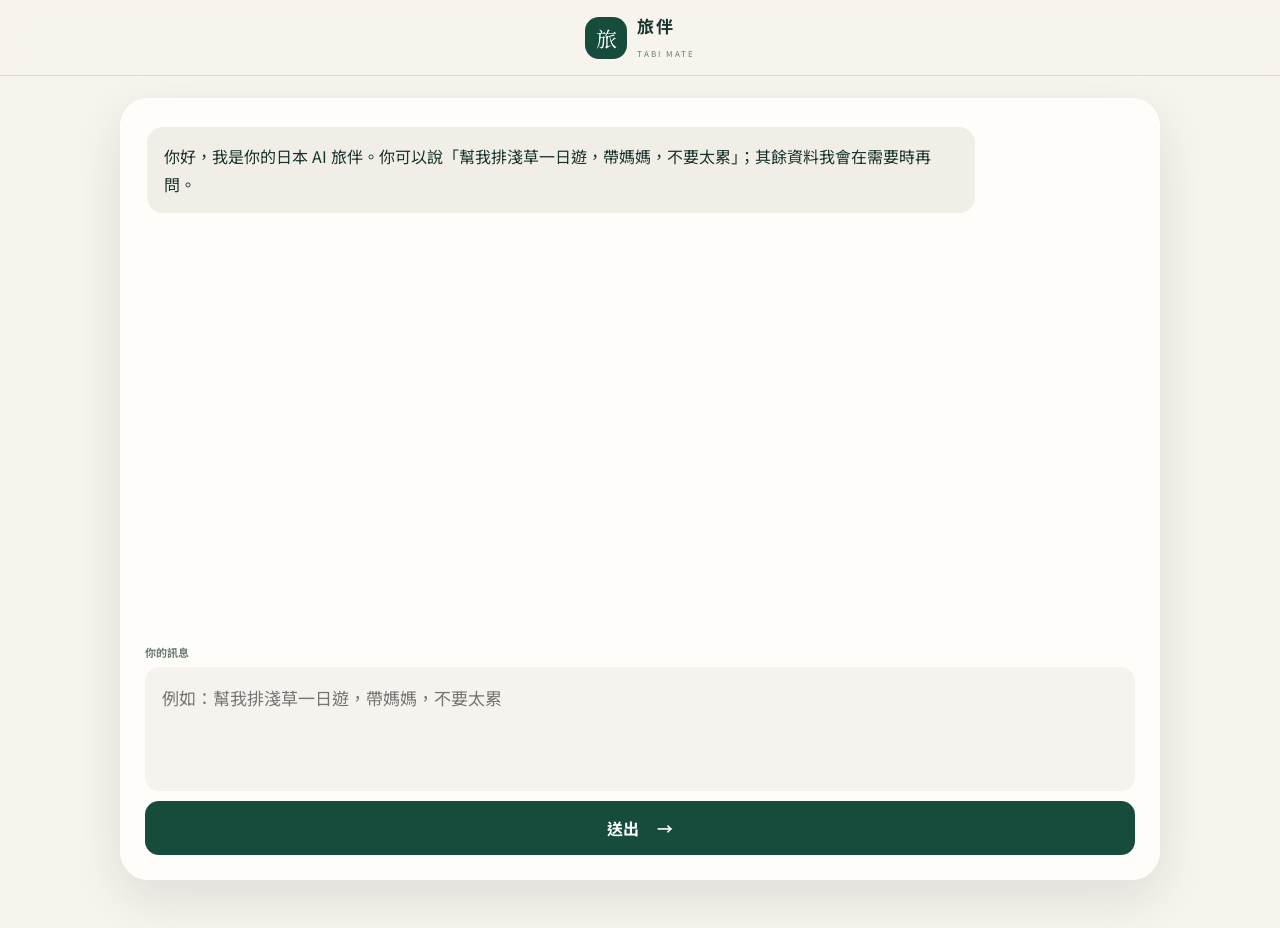
==== commit 9b6499a8: "release: enforce grounded P0 AI flow" ====
--- a/index.html
+++ b/index.html
@@ -13,7 +13,7 @@
   <link rel="preconnect" href="https://fonts.gstatic.com" crossorigin>
   <link href="https://fonts.googleapis.com/css2?family=Noto+Sans+TC:wght@400;500;600;700;800&family=Noto+Serif+TC:wght@700&display=swap" rel="stylesheet">
   <link rel="stylesheet" href="vendor/leaflet/leaflet.css">
-  <link rel="stylesheet" href="styles.css?v=18">
+  <link rel="stylesheet" href="styles.css?v=19">
 </head>
 <body>
   <div class="app-shell">
@@ -244,17 +244,17 @@
   <script src="config.js?v=2"></script>
   <script src="travel-quality.js?v=7"></script>
   <script src="planning-policy.js?v=3"></script>
-  <script src="input-routing.js?v=4"></script>
+  <script src="input-routing.js?v=6"></script>
   <script src="requirement-pipeline.js?v=2"></script>
   <script src="planner-engine.js?v=5"></script>
   <script src="itinerary-core.js?v=4"></script>
   <script src="trip-requirements-state.js?v=3"></script>
   <script src="travel-graph.js?v=1"></script>
-  <script src="entity-resolver.js?v=1"></script>
-  <script src="asakusa-p0.js?v=4"></script>
-  <script src="popular-entity-registry.js?v=2"></script>
-  <script src="app.v50.js?v=56"></script>
-  <script src="companion.v30.js?v=36"></script>
-  <script>if('serviceWorker' in navigator)window.addEventListener('load',()=>navigator.serviceWorker.register('./sw.js?v=71').catch(()=>{}));</script>
+  <script src="entity-resolver.js?v=2"></script>
+  <script src="asakusa-p0.js?v=5"></script>
+  <script src="popular-entity-registry.js?v=3"></script>
+  <script src="app.v50.js?v=61"></script>
+  <script src="companion.v30.js?v=39"></script>
+  <script>if('serviceWorker' in navigator)window.addEventListener('load',()=>navigator.serviceWorker.register('./sw.js?v=78').catch(()=>{}));</script>
 </body>
 </html>
--- a/styles.css
+++ b/styles.css
@@ -41,3 +41,6 @@
 .inline-trip-day{border-top:1px solid var(--line);padding-top:13px}.inline-trip-day header{display:grid;grid-template-columns:auto 1fr;gap:3px 9px;align-items:center}.inline-trip-day header span{grid-row:1/3;background:var(--green);color:#fff;border-radius:9px;padding:8px;font-size:10px}.inline-trip-day header b{font-size:14px}.inline-trip-day header small{color:var(--muted)}
 .inline-trip-day ol{list-style:none;margin:14px 0 0;padding:0}.inline-trip-day li{display:grid;grid-template-columns:48px 1fr;gap:10px;padding:0 0 13px}.inline-trip-day li time{font-size:12px;font-weight:900;color:var(--green)}.inline-trip-day li div{display:grid;gap:3px;border-left:2px solid #d8e5df;padding-left:12px}.inline-trip-day li small,.inline-trip-day li span{font-size:10px;color:var(--muted)}.inline-trip-day li span{color:var(--orange);padding-top:5px}
 .inline-trip-warning{background:#fff6df;border-radius:10px;padding:10px;font-size:11px;line-height:1.6}.inline-trip-actions{display:grid;grid-template-columns:1fr 1fr;gap:8px}.inline-trip-actions button{border:1px solid var(--green);border-radius:11px;padding:11px;background:#fff;color:var(--green);font:inherit;font-size:12px;font-weight:800}.inline-trip-actions button:first-child{background:var(--green);color:#fff}.planner-live-status{display:flex;gap:8px;align-items:center}.planner-live-status:before{content:'旅';display:grid;place-items:center;width:27px;height:27px;border-radius:9px;background:var(--green);color:#fff;font-family:'Noto Serif TC';animation:pulse 1.3s infinite}
+/* P0 v49 final cascade: the only visible entry surface is a full-height conversation. */
+.planner-internal-defaults,.chat-first-intro,.topbar nav,.profile-button{display:none!important}.chat-first-home{width:min(1080px,100%);margin:0 auto;padding:22px 20px 48px}.chat-planner-card{min-height:calc(100dvh - 118px);display:flex;flex-direction:column;padding:24px}.planner-conversation,.planner-conversation:has(.inline-itinerary-card){flex:1;max-height:none;min-height:56dvh;overflow:auto;padding:4px 2px 22px;gap:14px}.planner-message{font-size:16px;line-height:1.75;max-width:84%;padding:15px 17px}.chat-planner-card textarea{min-height:124px;font-size:17px;line-height:1.7;padding:16px}.topbar{justify-content:center}
+@media(max-width:560px){.chat-first-home{padding:8px 8px calc(16px + env(safe-area-inset-bottom))}.chat-planner-card{min-height:calc(100dvh - 84px);border-radius:18px;padding:16px 14px}.planner-conversation,.planner-conversation:has(.inline-itinerary-card){max-height:none;min-height:58dvh;gap:12px;padding-bottom:16px}.planner-message{max-width:92%;font-size:16px;line-height:1.7;padding:14px 16px}.chat-planner-card textarea{min-height:112px;font-size:17px}.app-shell{padding-bottom:0}.ai-chat{display:none}}
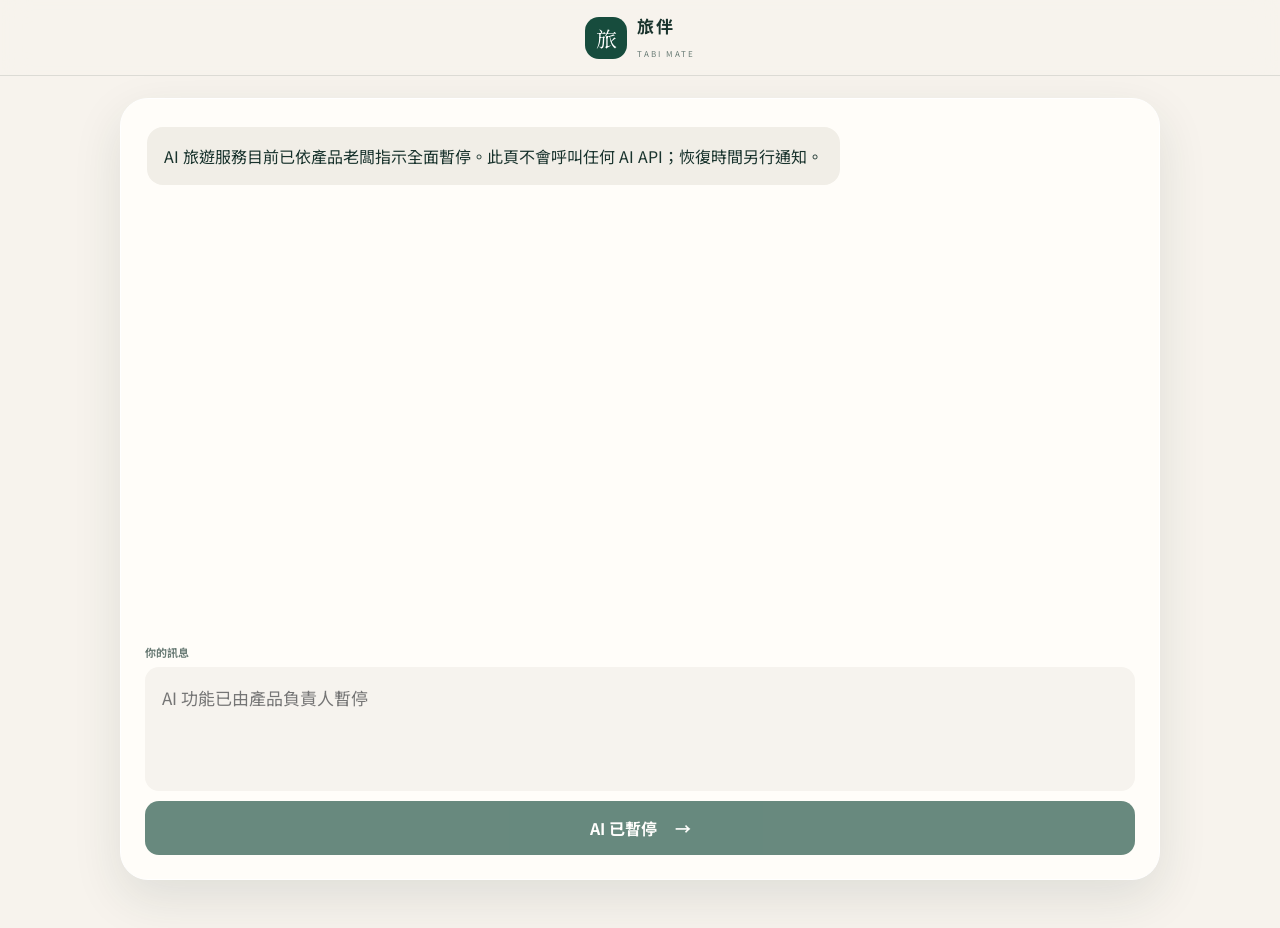
==== commit 3de66a8d: "emergency: disable all AI API access" ====
--- a/index.html
+++ b/index.html
@@ -43,11 +43,11 @@
 
           <form id="plannerForm" class="planner-card chat-planner-card">
             <div id="plannerConversation" class="planner-conversation" aria-live="polite">
-              <p class="planner-message ai-message">你好，我是你的日本 AI 旅伴。你可以說「幫我排淺草一日遊，帶媽媽，不要太累」；其餘資料我會在需要時再問。</p>
+              <p class="planner-message ai-message">AI 旅遊服務目前已依產品老闆指示全面暫停。此頁不會呼叫任何 AI API；恢復時間另行通知。</p>
             </div>
             <label class="chat-prompt-label" for="tripPrompt">你的訊息</label>
-            <textarea id="tripPrompt" rows="3" placeholder="例如：幫我排淺草一日遊，帶媽媽，不要太累"></textarea>
-            <button class="primary-button" type="submit"><span>送出</span><b>→</b></button>
+            <textarea id="tripPrompt" rows="3" placeholder="AI 功能已由產品負責人暫停" disabled></textarea>
+            <button class="primary-button" type="submit" disabled aria-disabled="true"><span>AI 已暫停</span><b>→</b></button>
             <div class="planner-internal-defaults" aria-hidden="true">
             <button id="newRequirementSession" type="button" tabindex="-1">開始新需求</button>
             <div id="plannerDetails">
@@ -202,7 +202,7 @@
     <div class="loader-mark">旅</div><h2>正在安排最順的東京動線</h2><p id="loadingText">理解你的旅行偏好…</p><div class="loading-line"><span></span></div>
   </div>
   <div id="dayRouteModal" class="place-modal hidden" role="dialog" aria-modal="true" aria-labelledby="dayRouteTitle"><div class="modal-backdrop" data-close-route></div><article class="place-detail-panel route-panel"><button id="closeDayRoute" class="modal-close">×</button><span class="detail-tier">TODAY ROUTE</span><h2 id="dayRouteTitle">今日動線</h2><p class="route-estimate-note">目前折線與交通時間為行程預覽估算；按「開始今天旅程」會交給 Apple Maps／Google Maps 取得即時路線。</p><div id="dayRouteMap" class="day-route-map"></div><div id="dayRouteLegs" class="day-route-legs"></div></article></div>
-  <aside id="aiChat" class="ai-chat hidden" aria-label="AI 旅行夥伴聊天室"><button id="toggleChat" class="ai-chat-toggle">旅</button><div class="ai-chat-panel"><header><div><b>AI 旅行夥伴</b><small>直接告訴我怎麼修改</small></div><button id="closeChat">×</button></header><div id="chatMessages" class="chat-messages"><p class="ai-message">行程完成後我還會留在這裡。你可以說「今天不要太累」、「增加購物」或「刪除某景點」。</p></div><form id="chatForm"><input id="chatInput" placeholder="例如：今天想吃燒肉"><button>送出</button></form></div></aside>
+  <aside id="aiChat" class="ai-chat hidden" aria-label="AI 旅行夥伴聊天室"><button id="toggleChat" class="ai-chat-toggle">旅</button><div class="ai-chat-panel"><header><div><b>AI 旅行夥伴</b><small>AI 功能已暫停</small></div><button id="closeChat">×</button></header><div id="chatMessages" class="chat-messages"><p class="ai-message">AI 旅遊服務目前已依產品老闆指示全面暫停。</p></div><form id="chatForm"><input id="chatInput" placeholder="AI 功能已暫停" disabled><button disabled aria-disabled="true">送出</button></form></div></aside>
   <div id="placeModal" class="place-modal hidden" role="dialog" aria-modal="true" aria-labelledby="modalPlaceName">
     <div class="modal-backdrop" data-close-modal></div>
     <article class="place-detail-panel">
@@ -241,7 +241,7 @@
   <script src="goshuin-guide.js?v=7"></script>
   <script src="collection-registry.v3.js"></script>
   <script src="vendor/leaflet/leaflet.js"></script>
-  <script src="config.js?v=2"></script>
+  <script src="config.js?v=3"></script>
   <script src="travel-quality.js?v=7"></script>
   <script src="planning-policy.js?v=3"></script>
   <script src="input-routing.js?v=6"></script>
@@ -254,7 +254,7 @@
   <script src="asakusa-p0.js?v=5"></script>
   <script src="popular-entity-registry.js?v=3"></script>
   <script src="app.v50.js?v=61"></script>
-  <script src="companion.v30.js?v=39"></script>
-  <script>if('serviceWorker' in navigator)window.addEventListener('load',()=>navigator.serviceWorker.register('./sw.js?v=78').catch(()=>{}));</script>
+  <script src="companion.v30.js?v=40"></script>
+  <script>if('serviceWorker' in navigator)window.addEventListener('load',()=>navigator.serviceWorker.register('./sw.js?v=79').catch(()=>{}));</script>
 </body>
 </html>
